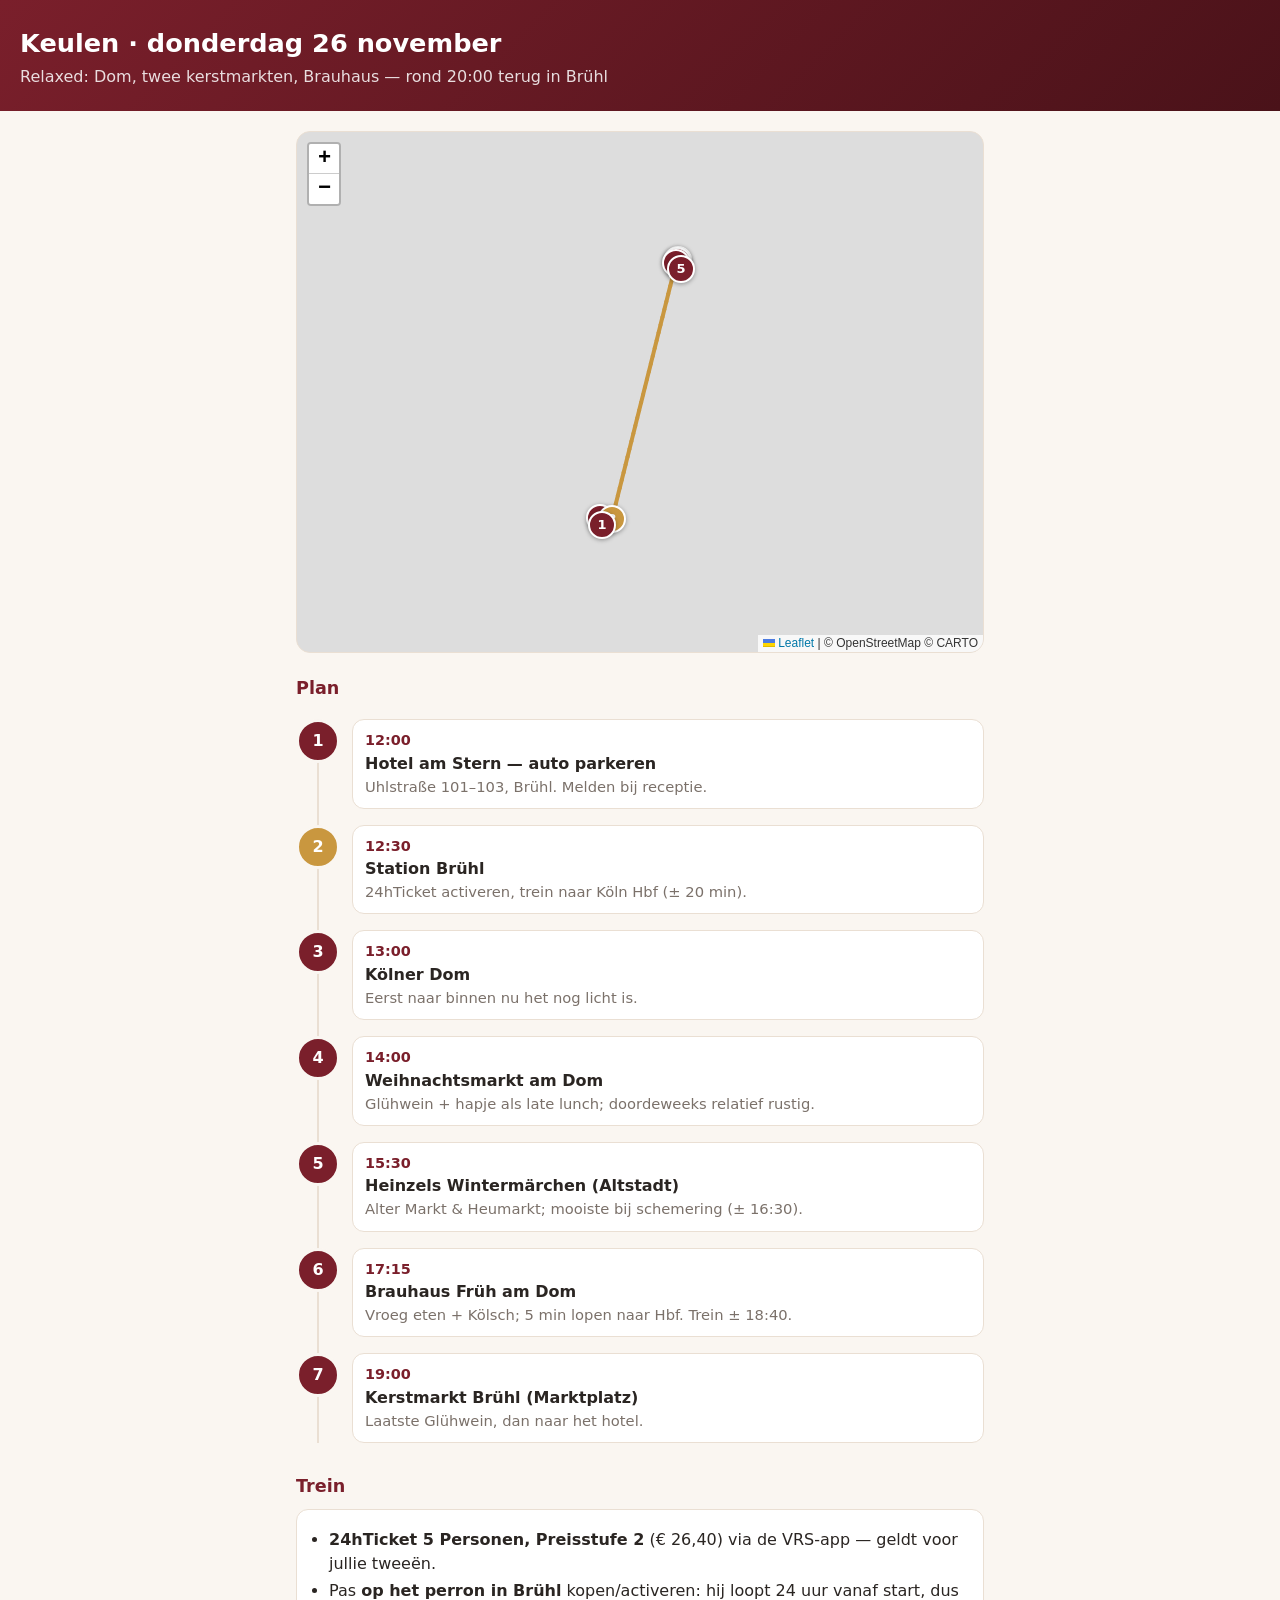
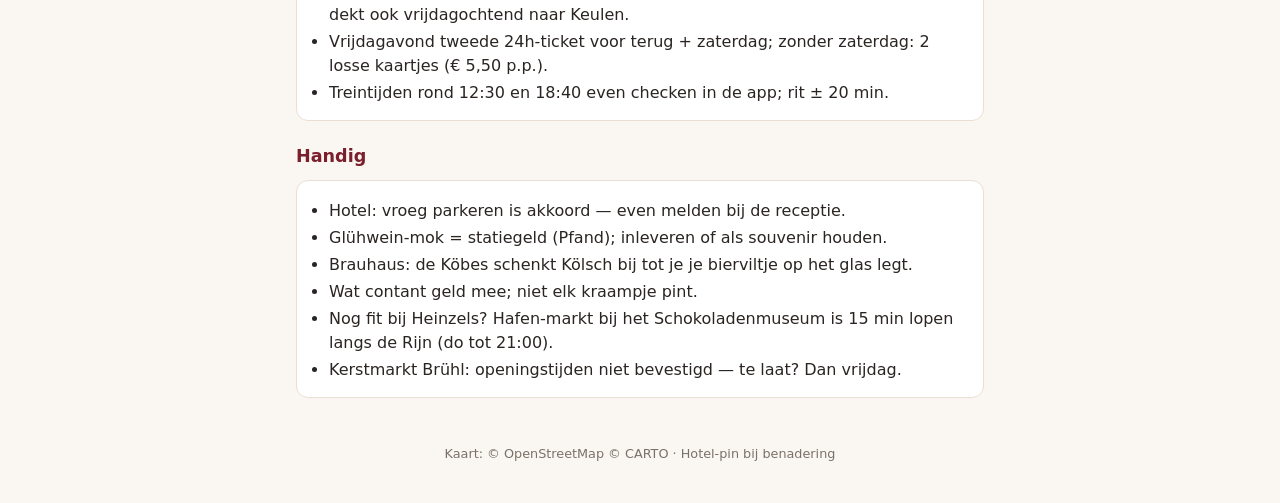
==== keulen/index.html @ 458349ac "Add Keulen dagplan (do 26 nov) subpagina Co-Authored-By: Claude Opus 5.5 <noreply@anthropic.com> Cla" ====
<!DOCTYPE html>
<html lang="nl">
<head>
<meta charset="UTF-8" />
<meta name="viewport" content="width=device-width, initial-scale=1, viewport-fit=cover" />
<meta name="theme-color" content="#7a1f2b" />
<title>Keulen — donderdag 26 november</title>
<meta name="description" content="Relaxed dagplan Keulen & Brühl: Dom, kerstmarkten, Brauhaus en kerstmarkt Brühl." />
<link rel="stylesheet" href="../vendor/leaflet/leaflet.css" />
<style>
  :root{--bg:#faf6f1;--ink:#2a2522;--muted:#7b716a;--accent:#7a1f2b;--gold:#c9973f;--card:#fff;--line:#eadfd3}
  *{box-sizing:border-box}
  body{margin:0;background:var(--bg);color:var(--ink);font:16px/1.5 system-ui,-apple-system,"Segoe UI",Roboto,sans-serif}
  header{background:linear-gradient(135deg,#7a1f2b,#4a1219);color:#fff;padding:28px 20px 22px}
  header h1{margin:0;font-size:1.6rem;line-height:1.2}
  header p{margin:6px 0 0;opacity:.85}
  main{max-width:720px;margin:0 auto;padding:16px}
  #map{height:58vh;min-height:320px;border-radius:14px;border:1px solid var(--line);margin:4px 0 18px}
  h2{font-size:1.1rem;margin:22px 0 10px;color:var(--accent)}
  ol.plan{list-style:none;margin:0;padding:0;position:relative}
  ol.plan:before{content:"";position:absolute;left:21px;top:8px;bottom:8px;width:2px;background:var(--line)}
  .stop{position:relative;display:flex;gap:12px;padding:8px 0;cursor:pointer}
  .num{flex:0 0 44px;height:44px;border-radius:50%;background:var(--accent);color:#fff;display:grid;place-items:center;font-weight:700;z-index:1;border:3px solid var(--bg)}
  .stop.train .num{background:var(--gold)}
  .body{background:var(--card);border:1px solid var(--line);border-radius:12px;padding:10px 12px;flex:1}
  .time{font-weight:700;color:var(--accent);font-size:.9rem}
  .title{font-weight:650}
  .note{color:var(--muted);font-size:.92rem}
  .card{background:var(--card);border:1px solid var(--line);border-radius:12px;padding:12px 14px;margin-bottom:10px}
  .card ul{margin:6px 0 0;padding-left:18px}
  .card li{margin:3px 0}
  a{color:var(--accent)}
  footer{color:var(--muted);font-size:.8rem;text-align:center;padding:20px 16px 40px}
  .pin{background:var(--accent);color:#fff;border-radius:50%;width:28px;height:28px;display:grid;place-items:center;font:700 13px system-ui;border:2px solid #fff;box-shadow:0 1px 4px rgba(0,0,0,.35)}
  .pin.train{background:var(--gold)}
</style>
</head>
<body>
<header>
  <h1>Keulen · donderdag 26 november</h1>
  <p>Relaxed: Dom, twee kerstmarkten, Brauhaus — rond 20:00 terug in Brühl</p>
</header>
<main>
  <div id="map" role="img" aria-label="Kaart met de stops van de dag"></div>

  <h2>Plan</h2>
  <ol class="plan" id="plan"></ol>

  <h2>Trein</h2>
  <div class="card">
    <ul>
      <li><b>24hTicket 5 Personen, Preisstufe 2</b> (€ 26,40) via de VRS-app — geldt voor jullie tweeën.</li>
      <li>Pas <b>op het perron in Brühl</b> kopen/activeren: hij loopt 24 uur vanaf start, dus dekt ook vrijdagochtend naar Keulen.</li>
      <li>Vrijdagavond tweede 24h-ticket voor terug + zaterdag; zonder zaterdag: 2 losse kaartjes (€ 5,50 p.p.).</li>
      <li>Treintijden rond 12:30 en 18:40 even checken in de app; rit ± 20 min.</li>
    </ul>
  </div>

  <h2>Handig</h2>
  <div class="card">
    <ul>
      <li>Hotel: vroeg parkeren is akkoord — even melden bij de receptie.</li>
      <li>Glühwein-mok = statiegeld (Pfand); inleveren of als souvenir houden.</li>
      <li>Brauhaus: de Köbes schenkt Kölsch bij tot je je bierviltje op het glas legt.</li>
      <li>Wat contant geld mee; niet elk kraampje pint.</li>
      <li>Nog fit bij Heinzels? Hafen-markt bij het Schokoladenmuseum is 15 min lopen langs de Rijn (do tot 21:00).</li>
      <li>Kerstmarkt Brühl: openingstijden niet bevestigd — te laat? Dan vrijdag.</li>
    </ul>
  </div>
</main>
<footer>Kaart: © OpenStreetMap © CARTO · Hotel-pin bij benadering</footer>

<script src="../vendor/leaflet/leaflet.js"></script>
<script>
const STOPS = [
  {t:"12:00", n:"Hotel am Stern — auto parkeren", note:"Uhlstraße 101–103, Brühl. Melden bij receptie.", ll:[50.8262,6.9065]},
  {t:"12:30", n:"Station Brühl", note:"24hTicket activeren, trein naar Köln Hbf (± 20 min).", ll:[50.8287741,6.9129176], train:true},
  {t:"13:00", n:"Kölner Dom", note:"Eerst naar binnen nu het nog licht is.", ll:[50.9412784,6.9582814]},
  {t:"14:00", n:"Weihnachtsmarkt am Dom", note:"Glühwein + hapje als late lunch; doordeweeks relatief rustig.", ll:[50.9405848,6.9577967]},
  {t:"15:30", n:"Heinzels Wintermärchen (Altstadt)", note:"Alter Markt & Heumarkt; mooiste bij schemering (± 16:30).", ll:[50.9370955,6.9602779]},
  {t:"17:15", n:"Brauhaus Früh am Dom", note:"Vroeg eten + Kölsch; 5 min lopen naar Hbf. Trein ± 18:40.", ll:[50.9398732,6.9569441]},
  {t:"19:00", n:"Kerstmarkt Brühl (Marktplatz)", note:"Laatste Glühwein, dan naar het hotel.", ll:[50.8292,6.9048]}
];

const plan = document.getElementById("plan");
const map = L.map("map",{scrollWheelZoom:false});
L.tileLayer("https://{s}.basemaps.cartocdn.com/rastertiles/voyager/{z}/{x}/{y}{r}.png",
  {maxZoom:19, subdomains:"abcd", attribution:"&copy; OpenStreetMap &copy; CARTO"}).addTo(map);

const markers = STOPS.map((s,i)=>{
  const icon = L.divIcon({className:"", html:`<div class="pin${s.train?" train":""}">${i+1}</div>`, iconSize:[28,28], iconAnchor:[14,14]});
  const m = L.marker(s.ll,{icon}).addTo(map).bindPopup(`<b>${s.t} · ${s.n}</b><br>${s.note}<br><a target="_blank" rel="noopener" href="https://www.google.com/maps/dir/?api=1&destination=${s.ll.join(",")}">Route</a>`);
  const li = document.createElement("li");
  li.className = "stop"+(s.train?" train":"");
  li.innerHTML = `<div class="num">${i+1}</div><div class="body"><div class="time">${s.t}</div><div class="title">${s.n}</div><div class="note">${s.note}</div></div>`;
  li.onclick = ()=>{ map.setView(s.ll,16); m.openPopup(); document.getElementById("map").scrollIntoView({behavior:"smooth"}); };
  plan.appendChild(li);
  return m;
});

// Lopen in Brühl, trein Brühl↔Köln (gestippeld), lopen in Köln
const walk = {color:"#7a1f2b", weight:4, opacity:.8};
const train = {color:"#c9973f", weight:4, dashArray:"8 8"};
L.polyline([STOPS[0].ll, STOPS[1].ll], walk).addTo(map);
L.polyline([STOPS[1].ll, [50.9432141,6.9586017]], train).addTo(map);
L.polyline(STOPS.slice(2,6).map(s=>s.ll), walk).addTo(map);
L.polyline([[50.9432141,6.9586017], STOPS[1].ll], train).addTo(map);
L.polyline([STOPS[1].ll, STOPS[6].ll, STOPS[0].ll], walk).addTo(map);

map.fitBounds(L.featureGroup(markers).getBounds().pad(0.1));
</script>
</body>
</html>
---- vendor/leaflet/leaflet.css ----
/* required styles */

.leaflet-pane,
.leaflet-tile,
.leaflet-marker-icon,
.leaflet-marker-shadow,
.leaflet-tile-container,
.leaflet-pane > svg,
.leaflet-pane > canvas,
.leaflet-zoom-box,
.leaflet-image-layer,
.leaflet-layer {
	position: absolute;
	left: 0;
	top: 0;
	}
.leaflet-container {
	overflow: hidden;
	}
.leaflet-tile,
.leaflet-marker-icon,
.leaflet-marker-shadow {
	-webkit-user-select: none;
	   -moz-user-select: none;
	        user-select: none;
	  -webkit-user-drag: none;
	}
/* Prevents IE11 from highlighting tiles in blue */
.leaflet-tile::selection {
	background: transparent;
}
/* Safari renders non-retina tile on retina better with this, but Chrome is worse */
.leaflet-safari .leaflet-tile {
	image-rendering: -webkit-optimize-contrast;
	}
/* hack that prevents hw layers "stretching" when loading new tiles */
.leaflet-safari .leaflet-tile-container {
	width: 1600px;
	height: 1600px;
	-webkit-transform-origin: 0 0;
	}
.leaflet-marker-icon,
.leaflet-marker-shadow {
	display: block;
	}
/* .leaflet-container svg: reset svg max-width decleration shipped in Joomla! (joomla.org) 3.x */
/* .leaflet-container img: map is broken in FF if you have max-width: 100% on tiles */
.leaflet-container .leaflet-overlay-pane svg {
	max-width: none !important;
	max-height: none !important;
	}
.leaflet-container .leaflet-marker-pane img,
.leaflet-container .leaflet-shadow-pane img,
.leaflet-container .leaflet-tile-pane img,
.leaflet-container img.leaflet-image-layer,
.leaflet-container .leaflet-tile {
	max-width: none !important;
	max-height: none !important;
	width: auto;
	padding: 0;
	}

.leaflet-container img.leaflet-tile {
	/* See: https://bugs.chromium.org/p/chromium/issues/detail?id=600120 */
	mix-blend-mode: plus-lighter;
}

.leaflet-container.leaflet-touch-zoom {
	-ms-touch-action: pan-x pan-y;
	touch-action: pan-x pan-y;
	}
.leaflet-container.leaflet-touch-drag {
	-ms-touch-action: pinch-zoom;
	/* Fallback for FF which doesn't support pinch-zoom */
	touch-action: none;
	touch-action: pinch-zoom;
}
.leaflet-container.leaflet-touch-drag.leaflet-touch-zoom {
	-ms-touch-action: none;
	touch-action: none;
}
.leaflet-container {
	-webkit-tap-highlight-color: transparent;
}
.leaflet-container a {
	-webkit-tap-highlight-color: rgba(51, 181, 229, 0.4);
}
.leaflet-tile {
	filter: inherit;
	visibility: hidden;
	}
.leaflet-tile-loaded {
	visibility: inherit;
	}
.leaflet-zoom-box {
	width: 0;
	height: 0;
	-moz-box-sizing: border-box;
	     box-sizing: border-box;
	z-index: 800;
	}
/* workaround for https://bugzilla.mozilla.org/show_bug.cgi?id=888319 */
.leaflet-overlay-pane svg {
	-moz-user-select: none;
	}

.leaflet-pane         { z-index: 400; }

.leaflet-tile-pane    { z-index: 200; }
.leaflet-overlay-pane { z-index: 400; }
.leaflet-shadow-pane  { z-index: 500; }
.leaflet-marker-pane  { z-index: 600; }
.leaflet-tooltip-pane   { z-index: 650; }
.leaflet-popup-pane   { z-index: 700; }

.leaflet-map-pane canvas { z-index: 100; }
.leaflet-map-pane svg    { z-index: 200; }

.leaflet-vml-shape {
	width: 1px;
	height: 1px;
	}
.lvml {
	behavior: url(#default#VML);
	display: inline-block;
	position: absolute;
	}


/* control positioning */

.leaflet-control {
	position: relative;
	z-index: 800;
	pointer-events: visiblePainted; /* IE 9-10 doesn't have auto */
	pointer-events: auto;
	}
.leaflet-top,
.leaflet-bottom {
	position: absolute;
	z-index: 1000;
	pointer-events: none;
	}
.leaflet-top {
	top: 0;
	}
.leaflet-right {
	right: 0;
	}
.leaflet-bottom {
	bottom: 0;
	}
.leaflet-left {
	left: 0;
	}
.leaflet-control {
	float: left;
	clear: both;
	}
.leaflet-right .leaflet-control {
	float: right;
	}
.leaflet-top .leaflet-control {
	margin-top: 10px;
	}
.leaflet-bottom .leaflet-control {
	margin-bottom: 10px;
	}
.leaflet-left .leaflet-control {
	margin-left: 10px;
	}
.leaflet-right .leaflet-control {
	margin-right: 10px;
	}


/* zoom and fade animations */

.leaflet-fade-anim .leaflet-popup {
	opacity: 0;
	-webkit-transition: opacity 0.2s linear;
	   -moz-transition: opacity 0.2s linear;
	        transition: opacity 0.2s linear;
	}
.leaflet-fade-anim .leaflet-map-pane .leaflet-popup {
	opacity: 1;
	}
.leaflet-zoom-animated {
	-webkit-transform-origin: 0 0;
	    -ms-transform-origin: 0 0;
	        transform-origin: 0 0;
	}
svg.leaflet-zoom-animated {
	will-change: transform;
}

.leaflet-zoom-anim .leaflet-zoom-animated {
	-webkit-transition: -webkit-transform 0.25s cubic-bezier(0,0,0.25,1);
	   -moz-transition:    -moz-transform 0.25s cubic-bezier(0,0,0.25,1);
	        transition:         transform 0.25s cubic-bezier(0,0,0.25,1);
	}
.leaflet-zoom-anim .leaflet-tile,
.leaflet-pan-anim .leaflet-tile {
	-webkit-transition: none;
	   -moz-transition: none;
	        transition: none;
	}

.leaflet-zoom-anim .leaflet-zoom-hide {
	visibility: hidden;
	}


/* cursors */

.leaflet-interactive {
	cursor: pointer;
	}
.leaflet-grab {
	cursor: -webkit-grab;
	cursor:    -moz-grab;
	cursor:         grab;
	}
.leaflet-crosshair,
.leaflet-crosshair .leaflet-interactive {
	cursor: crosshair;
	}
.leaflet-popup-pane,
.leaflet-control {
	cursor: auto;
	}
.leaflet-dragging .leaflet-grab,
.leaflet-dragging .leaflet-grab .leaflet-interactive,
.leaflet-dragging .leaflet-marker-draggable {
	cursor: move;
	cursor: -webkit-grabbing;
	cursor:    -moz-grabbing;
	cursor:         grabbing;
	}

/* marker & overlays interactivity */
.leaflet-marker-icon,
.leaflet-marker-shadow,
.leaflet-image-layer,
.leaflet-pane > svg path,
.leaflet-tile-container {
	pointer-events: none;
	}

.leaflet-marker-icon.leaflet-interactive,
.leaflet-image-layer.leaflet-interactive,
.leaflet-pane > svg path.leaflet-interactive,
svg.leaflet-image-layer.leaflet-interactive path {
	pointer-events: visiblePainted; /* IE 9-10 doesn't have auto */
	pointer-events: auto;
	}

/* visual tweaks */

.leaflet-container {
	background: #ddd;
	outline-offset: 1px;
	}
.leaflet-container a {
	color: #0078A8;
	}
.leaflet-zoom-box {
	border: 2px dotted #38f;
	background: rgba(255,255,255,0.5);
	}


/* general typography */
.leaflet-container {
	font-family: "Helvetica Neue", Arial, Helvetica, sans-serif;
	font-size: 12px;
	font-size: 0.75rem;
	line-height: 1.5;
	}


/* general toolbar styles */

.leaflet-bar {
	box-shadow: 0 1px 5px rgba(0,0,0,0.65);
	border-radius: 4px;
	}
.leaflet-bar a {
	background-color: #fff;
	border-bottom: 1px solid #ccc;
	width: 26px;
	height: 26px;
	line-height: 26px;
	display: block;
	text-align: center;
	text-decoration: none;
	color: black;
	}
.leaflet-bar a,
.leaflet-control-layers-toggle {
	background-position: 50% 50%;
	background-repeat: no-repeat;
	display: block;
	}
.leaflet-bar a:hover,
.leaflet-bar a:focus {
	background-color: #f4f4f4;
	}
.leaflet-bar a:first-child {
	border-top-left-radius: 4px;
	border-top-right-radius: 4px;
	}
.leaflet-bar a:last-child {
	border-bottom-left-radius: 4px;
	border-bottom-right-radius: 4px;
	border-bottom: none;
	}
.leaflet-bar a.leaflet-disabled {
	cursor: default;
	background-color: #f4f4f4;
	color: #bbb;
	}

.leaflet-touch .leaflet-bar a {
	width: 30px;
	height: 30px;
	line-height: 30px;
	}
.leaflet-touch .leaflet-bar a:first-child {
	border-top-left-radius: 2px;
	border-top-right-radius: 2px;
	}
.leaflet-touch .leaflet-bar a:last-child {
	border-bottom-left-radius: 2px;
	border-bottom-right-radius: 2px;
	}

/* zoom control */

.leaflet-control-zoom-in,
.leaflet-control-zoom-out {
	font: bold 18px 'Lucida Console', Monaco, monospace;
	text-indent: 1px;
	}

.leaflet-touch .leaflet-control-zoom-in, .leaflet-touch .leaflet-control-zoom-out  {
	font-size: 22px;
	}


/* layers control */

.leaflet-control-layers {
	box-shadow: 0 1px 5px rgba(0,0,0,0.4);
	background: #fff;
	border-radius: 5px;
	}
.leaflet-control-layers-toggle {
	background-image: url(images/layers.png);
	width: 36px;
	height: 36px;
	}
.leaflet-retina .leaflet-control-layers-toggle {
	background-image: url(images/layers-2x.png);
	background-size: 26px 26px;
	}
.leaflet-touch .leaflet-control-layers-toggle {
	width: 44px;
	height: 44px;
	}
.leaflet-control-layers .leaflet-control-layers-list,
.leaflet-control-layers-expanded .leaflet-control-layers-toggle {
	display: none;
	}
.leaflet-control-layers-expanded .leaflet-control-layers-list {
	display: block;
	position: relative;
	}
.leaflet-control-layers-expanded {
	padding: 6px 10px 6px 6px;
	color: #333;
	background: #fff;
	}
.leaflet-control-layers-scrollbar {
	overflow-y: scroll;
	overflow-x: hidden;
	padding-right: 5px;
	}
.leaflet-control-layers-selector {
	margin-top: 2px;
	position: relative;
	top: 1px;
	}
.leaflet-control-layers label {
	display: block;
	font-size: 13px;
	font-size: 1.08333em;
	}
.leaflet-control-layers-separator {
	height: 0;
	border-top: 1px solid #ddd;
	margin: 5px -10px 5px -6px;
	}

/* Default icon URLs */
.leaflet-default-icon-path { /* used only in path-guessing heuristic, see L.Icon.Default */
	background-image: url(images/marker-icon.png);
	}


/* attribution and scale controls */

.leaflet-container .leaflet-control-attribution {
	background: #fff;
	background: rgba(255, 255, 255, 0.8);
	margin: 0;
	}
.leaflet-control-attribution,
.leaflet-control-scale-line {
	padding: 0 5px;
	color: #333;
	line-height: 1.4;
	}
.leaflet-control-attribution a {
	text-decoration: none;
	}
.leaflet-control-attribution a:hover,
.leaflet-control-attribution a:focus {
	text-decoration: underline;
	}
.leaflet-attribution-flag {
	display: inline !important;
	vertical-align: baseline !important;
	width: 1em;
	height: 0.6669em;
	}
.leaflet-left .leaflet-control-scale {
	margin-left: 5px;
	}
.leaflet-bottom .leaflet-control-scale {
	margin-bottom: 5px;
	}
.leaflet-control-scale-line {
	border: 2px solid #777;
	border-top: none;
	line-height: 1.1;
	padding: 2px 5px 1px;
	white-space: nowrap;
	-moz-box-sizing: border-box;
	     box-sizing: border-box;
	background: rgba(255, 255, 255, 0.8);
	text-shadow: 1px 1px #fff;
	}
.leaflet-control-scale-line:not(:first-child) {
	border-top: 2px solid #777;
	border-bottom: none;
	margin-top: -2px;
	}
.leaflet-control-scale-line:not(:first-child):not(:last-child) {
	border-bottom: 2px solid #777;
	}

.leaflet-touch .leaflet-control-attribution,
.leaflet-touch .leaflet-control-layers,
.leaflet-touch .leaflet-bar {
	box-shadow: none;
	}
.leaflet-touch .leaflet-control-layers,
.leaflet-touch .leaflet-bar {
	border: 2px solid rgba(0,0,0,0.2);
	background-clip: padding-box;
	}


/* popup */

.leaflet-popup {
	position: absolute;
	text-align: center;
	margin-bottom: 20px;
	}
.leaflet-popup-content-wrapper {
	padding: 1px;
	text-align: left;
	border-radius: 12px;
	}
.leaflet-popup-content {
	margin: 13px 24px 13px 20px;
	line-height: 1.3;
	font-size: 13px;
	font-size: 1.08333em;
	min-height: 1px;
	}
.leaflet-popup-content p {
	margin: 17px 0;
	margin: 1.3em 0;
	}
.leaflet-popup-tip-container {
	width: 40px;
	height: 20px;
	position: absolute;
	left: 50%;
	margin-top: -1px;
	margin-left: -20px;
	overflow: hidden;
	pointer-events: none;
	}
.leaflet-popup-tip {
	width: 17px;
	height: 17px;
	padding: 1px;

	margin: -10px auto 0;
	pointer-events: auto;

	-webkit-transform: rotate(45deg);
	   -moz-transform: rotate(45deg);
	    -ms-transform: rotate(45deg);
	        transform: rotate(45deg);
	}
.leaflet-popup-content-wrapper,
.leaflet-popup-tip {
	background: white;
	color: #333;
	box-shadow: 0 3px 14px rgba(0,0,0,0.4);
	}
.leaflet-container a.leaflet-popup-close-button {
	position: absolute;
	top: 0;
	right: 0;
	border: none;
	text-align: center;
	width: 24px;
	height: 24px;
	font: 16px/24px Tahoma, Verdana, sans-serif;
	color: #757575;
	text-decoration: none;
	background: transparent;
	}
.leaflet-container a.leaflet-popup-close-button:hover,
.leaflet-container a.leaflet-popup-close-button:focus {
	color: #585858;
	}
.leaflet-popup-scrolled {
	overflow: auto;
	}

.leaflet-oldie .leaflet-popup-content-wrapper {
	-ms-zoom: 1;
	}
.leaflet-oldie .leaflet-popup-tip {
	width: 24px;
	margin: 0 auto;

	-ms-filter: "progid:DXImageTransform.Microsoft.Matrix(M11=0.70710678, M12=0.70710678, M21=-0.70710678, M22=0.70710678)";
	filter: progid:DXImageTransform.Microsoft.Matrix(M11=0.70710678, M12=0.70710678, M21=-0.70710678, M22=0.70710678);
	}

.leaflet-oldie .leaflet-control-zoom,
.leaflet-oldie .leaflet-control-layers,
.leaflet-oldie .leaflet-popup-content-wrapper,
.leaflet-oldie .leaflet-popup-tip {
	border: 1px solid #999;
	}


/* div icon */

.leaflet-div-icon {
	background: #fff;
	border: 1px solid #666;
	}


/* Tooltip */
/* Base styles for the element that has a tooltip */
.leaflet-tooltip {
	position: absolute;
	padding: 6px;
	background-color: #fff;
	border: 1px solid #fff;
	border-radius: 3px;
	color: #222;
	white-space: nowrap;
	-webkit-user-select: none;
	-moz-user-select: none;
	-ms-user-select: none;
	user-select: none;
	pointer-events: none;
	box-shadow: 0 1px 3px rgba(0,0,0,0.4);
	}
.leaflet-tooltip.leaflet-interactive {
	cursor: pointer;
	pointer-events: auto;
	}
.leaflet-tooltip-top:before,
.leaflet-tooltip-bottom:before,
.leaflet-tooltip-left:before,
.leaflet-tooltip-right:before {
	position: absolute;
	pointer-events: none;
	border: 6px solid transparent;
	background: transparent;
	content: "";
	}

/* Directions */

.leaflet-tooltip-bottom {
	margin-top: 6px;
}
.leaflet-tooltip-top {
	margin-top: -6px;
}
.leaflet-tooltip-bottom:before,
.leaflet-tooltip-top:before {
	left: 50%;
	margin-left: -6px;
	}
.leaflet-tooltip-top:before {
	bottom: 0;
	margin-bottom: -12px;
	border-top-color: #fff;
	}
.leaflet-tooltip-bottom:before {
	top: 0;
	margin-top: -12px;
	margin-left: -6px;
	border-bottom-color: #fff;
	}
.leaflet-tooltip-left {
	margin-left: -6px;
}
.leaflet-tooltip-right {
	margin-left: 6px;
}
.leaflet-tooltip-left:before,
.leaflet-tooltip-right:before {
	top: 50%;
	margin-top: -6px;
	}
.leaflet-tooltip-left:before {
	right: 0;
	margin-right: -12px;
	border-left-color: #fff;
	}
.leaflet-tooltip-right:before {
	left: 0;
	margin-left: -12px;
	border-right-color: #fff;
	}

/* Printing */

@media print {
	/* Prevent printers from removing background-images of controls. */
	.leaflet-control {
		-webkit-print-color-adjust: exact;
		print-color-adjust: exact;
		}
	}
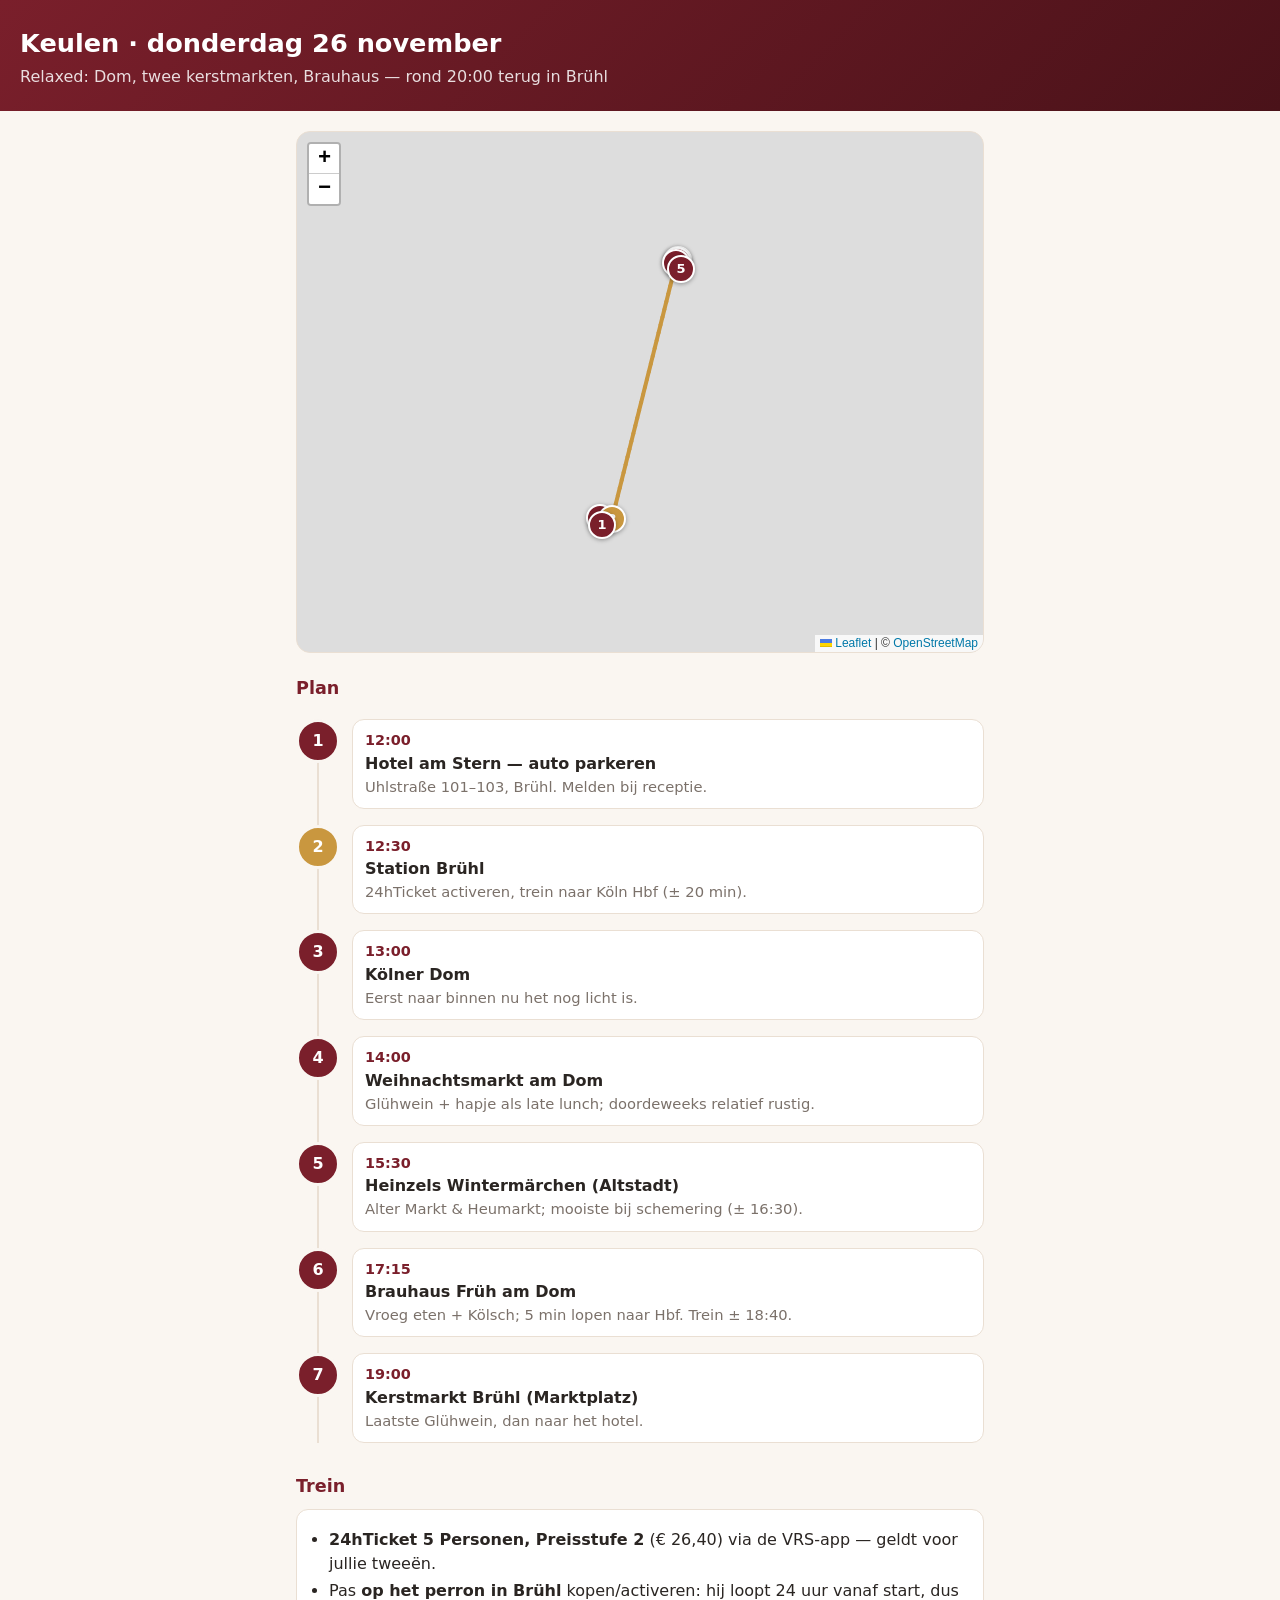
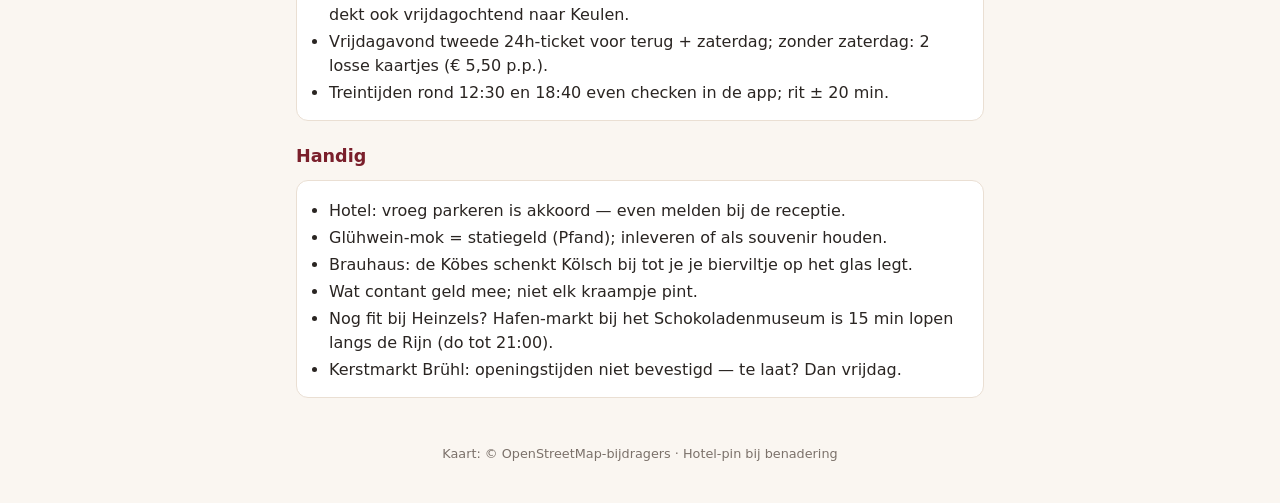
==== commit 1c06873b: "Kaart: CARTO-tegels (nu met API-sleutel) vervangen door OpenStreetMap Co-Authored-By: Claude Opus 5." ====
--- a/keulen/index.html
+++ b/keulen/index.html
@@ -68,7 +68,7 @@
     </ul>
   </div>
 </main>
-<footer>Kaart: © OpenStreetMap © CARTO · Hotel-pin bij benadering</footer>
+<footer>Kaart: © OpenStreetMap-bijdragers · Hotel-pin bij benadering</footer>
 
 <script src="../vendor/leaflet/leaflet.js"></script>
 <script>
@@ -84,8 +84,8 @@
 
 const plan = document.getElementById("plan");
 const map = L.map("map",{scrollWheelZoom:false});
-L.tileLayer("https://{s}.basemaps.cartocdn.com/rastertiles/voyager/{z}/{x}/{y}{r}.png",
-  {maxZoom:19, subdomains:"abcd", attribution:"&copy; OpenStreetMap &copy; CARTO"}).addTo(map);
+L.tileLayer("https://tile.openstreetmap.org/{z}/{x}/{y}.png",
+  {maxZoom:19, attribution:'&copy; <a href="https://www.openstreetmap.org/copyright">OpenStreetMap</a>'}).addTo(map);
 
 const markers = STOPS.map((s,i)=>{
   const icon = L.divIcon({className:"", html:`<div class="pin${s.train?" train":""}">${i+1}</div>`, iconSize:[28,28], iconAnchor:[14,14]});
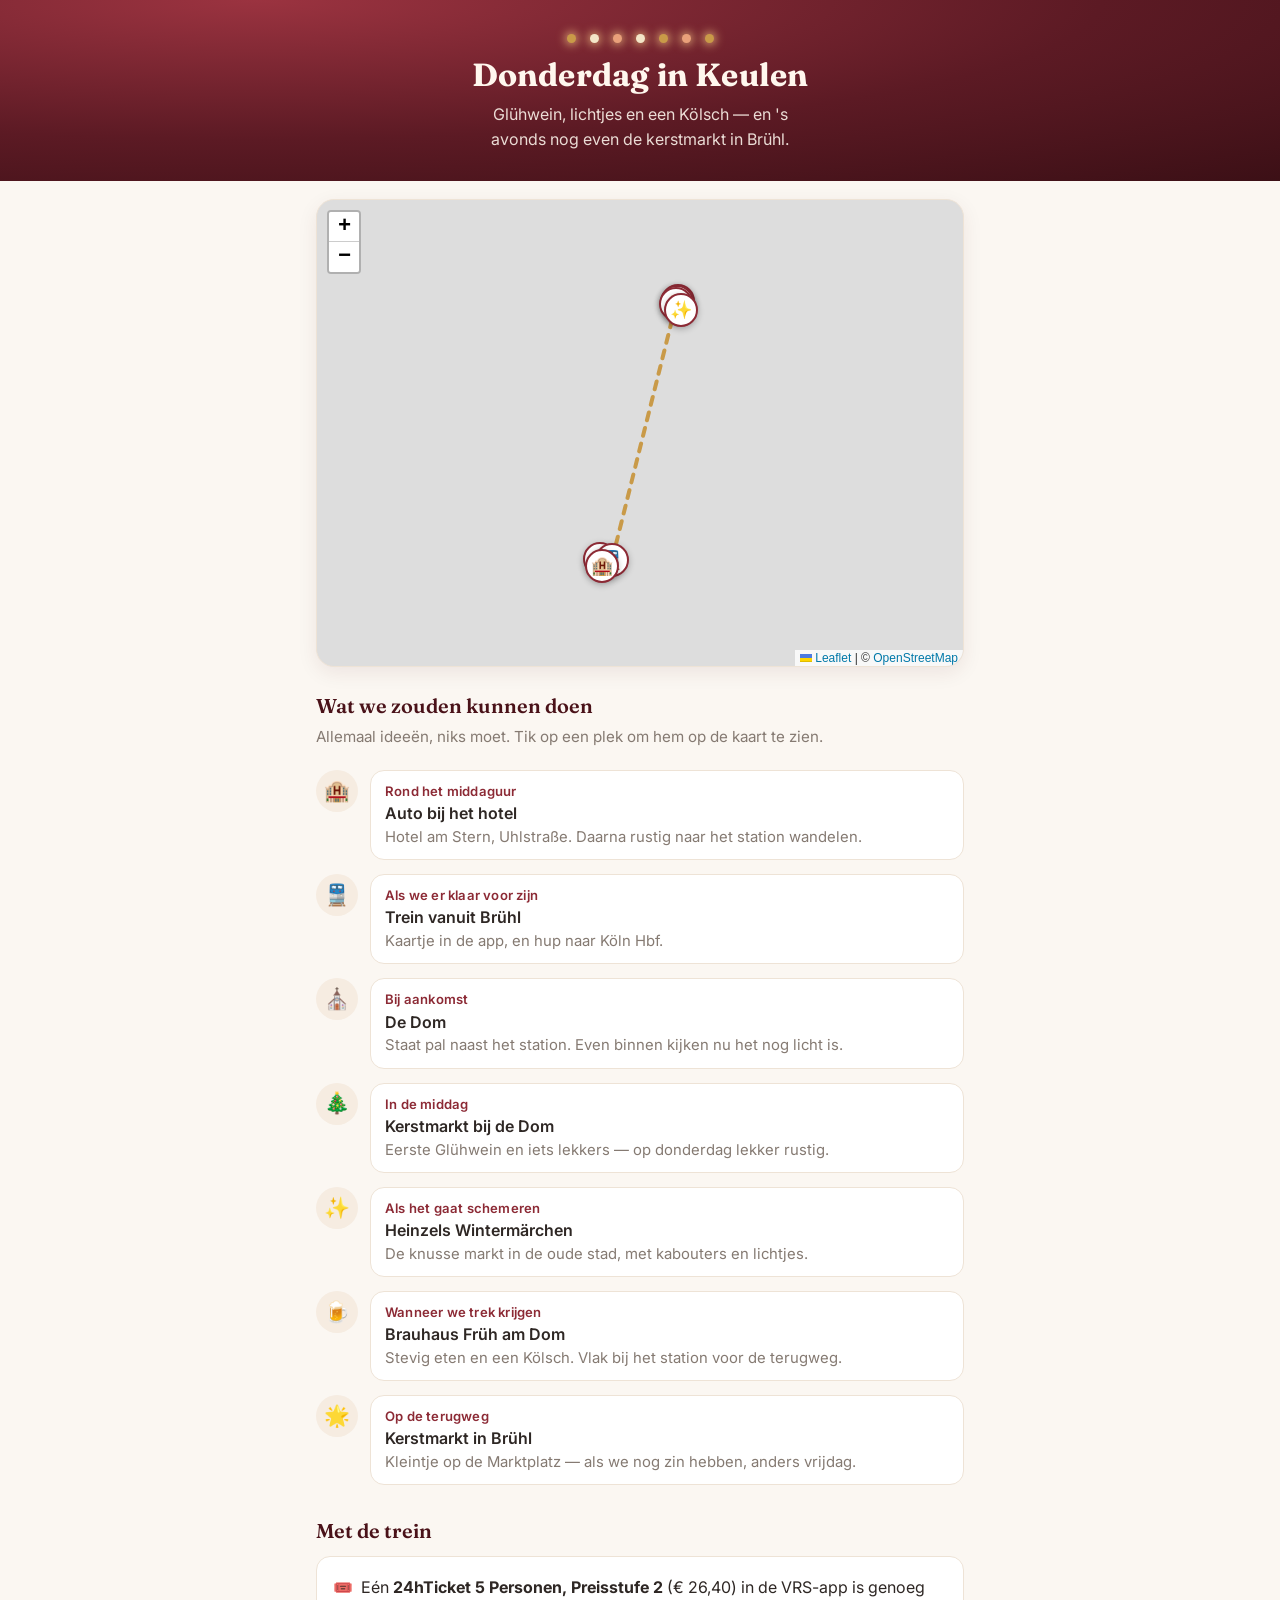
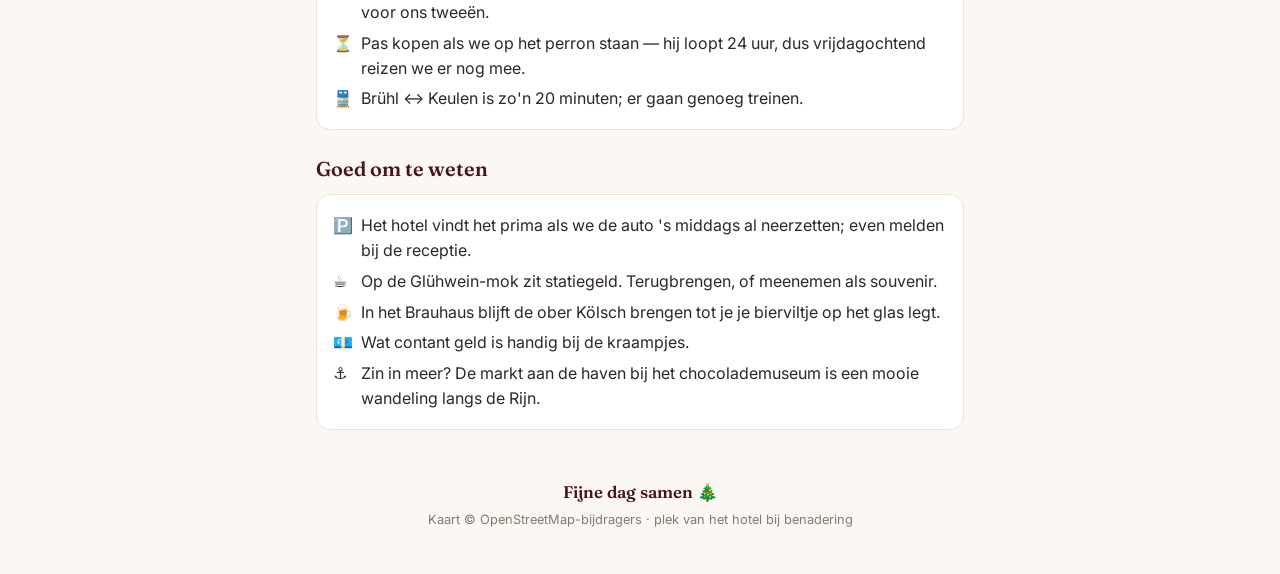
==== commit a4061c59: "Keulen: zachtere toon en kerstsfeer, geen vaste tijden Co-Authored-By: Claude Opus 5.5 <noreply@anth" ====
--- a/keulen/index.html
+++ b/keulen/index.html
@@ -3,111 +3,134 @@
 <head>
 <meta charset="UTF-8" />
 <meta name="viewport" content="width=device-width, initial-scale=1, viewport-fit=cover" />
-<meta name="theme-color" content="#7a1f2b" />
-<title>Keulen — donderdag 26 november</title>
-<meta name="description" content="Relaxed dagplan Keulen & Brühl: Dom, kerstmarkten, Brauhaus en kerstmarkt Brühl." />
+<meta name="theme-color" content="#5c1a24" />
+<title>Donderdag in Keulen ✨</title>
+<meta name="description" content="Kerstmarkten, Glühwein en een Brauhaus in Keulen — en 's avonds nog even de kerstmarkt in Brühl." />
+<link rel="preconnect" href="https://fonts.googleapis.com" />
+<link rel="preconnect" href="https://fonts.gstatic.com" crossorigin />
+<link href="https://fonts.googleapis.com/css2?family=Fraunces:opsz,wght@9..144,600;9..144,700&family=Inter:wght@400;500;600&display=swap" rel="stylesheet" />
 <link rel="stylesheet" href="../vendor/leaflet/leaflet.css" />
 <style>
-  :root{--bg:#faf6f1;--ink:#2a2522;--muted:#7b716a;--accent:#7a1f2b;--gold:#c9973f;--card:#fff;--line:#eadfd3}
+  :root{--bg:#fbf7f2;--ink:#2e2724;--muted:#857a72;--red:#8c2a35;--deep:#4a1219;--gold:#c99a48;--card:#fff;--line:#eee3d6}
   *{box-sizing:border-box}
-  body{margin:0;background:var(--bg);color:var(--ink);font:16px/1.5 system-ui,-apple-system,"Segoe UI",Roboto,sans-serif}
-  header{background:linear-gradient(135deg,#7a1f2b,#4a1219);color:#fff;padding:28px 20px 22px}
-  header h1{margin:0;font-size:1.6rem;line-height:1.2}
-  header p{margin:6px 0 0;opacity:.85}
-  main{max-width:720px;margin:0 auto;padding:16px}
-  #map{height:58vh;min-height:320px;border-radius:14px;border:1px solid var(--line);margin:4px 0 18px}
-  h2{font-size:1.1rem;margin:22px 0 10px;color:var(--accent)}
-  ol.plan{list-style:none;margin:0;padding:0;position:relative}
-  ol.plan:before{content:"";position:absolute;left:21px;top:8px;bottom:8px;width:2px;background:var(--line)}
-  .stop{position:relative;display:flex;gap:12px;padding:8px 0;cursor:pointer}
-  .num{flex:0 0 44px;height:44px;border-radius:50%;background:var(--accent);color:#fff;display:grid;place-items:center;font-weight:700;z-index:1;border:3px solid var(--bg)}
-  .stop.train .num{background:var(--gold)}
-  .body{background:var(--card);border:1px solid var(--line);border-radius:12px;padding:10px 12px;flex:1}
-  .time{font-weight:700;color:var(--accent);font-size:.9rem}
-  .title{font-weight:650}
-  .note{color:var(--muted);font-size:.92rem}
-  .card{background:var(--card);border:1px solid var(--line);border-radius:12px;padding:12px 14px;margin-bottom:10px}
-  .card ul{margin:6px 0 0;padding-left:18px}
-  .card li{margin:3px 0}
-  a{color:var(--accent)}
-  footer{color:var(--muted);font-size:.8rem;text-align:center;padding:20px 16px 40px}
-  .pin{background:var(--accent);color:#fff;border-radius:50%;width:28px;height:28px;display:grid;place-items:center;font:700 13px system-ui;border:2px solid #fff;box-shadow:0 1px 4px rgba(0,0,0,.35)}
-  .pin.train{background:var(--gold)}
+  body{margin:0;background:var(--bg);color:var(--ink);font:16px/1.55 Inter,system-ui,-apple-system,sans-serif}
+  header{position:relative;overflow:hidden;background:radial-gradient(120% 140% at 20% 0%,#9b3340 0%,#5c1a24 55%,#3a0f15 100%);color:#fff7ee;padding:34px 22px 30px;text-align:center}
+  header h1{margin:0;font:700 2rem/1.15 Fraunces,Georgia,serif;letter-spacing:.2px}
+  header p{margin:8px auto 0;max-width:30ch;opacity:.88}
+  .lights{display:flex;justify-content:center;gap:14px;margin-bottom:14px}
+  .lights span{width:9px;height:9px;border-radius:50%;background:var(--gold);box-shadow:0 0 10px 2px rgba(255,214,140,.7);animation:twinkle 2.6s ease-in-out infinite}
+  .lights span:nth-child(2n){background:#f3e6c8;animation-delay:.8s}
+  .lights span:nth-child(3n){background:#e9a07a;animation-delay:1.5s}
+  @keyframes twinkle{50%{opacity:.35}}
+  .snow{position:absolute;inset:0;pointer-events:none}
+  .snow i{position:absolute;top:-10px;border-radius:50%;background:#fff;opacity:.55;animation:fall linear infinite}
+  @keyframes fall{to{transform:translateY(260px) translateX(20px)}}
+  @media (prefers-reduced-motion:reduce){.lights span{animation:none}.snow{display:none}}
+  main{max-width:680px;margin:0 auto;padding:18px 16px}
+  #map{height:52vh;min-height:300px;border-radius:18px;border:1px solid var(--line);margin:0 0 22px;box-shadow:0 6px 20px rgba(74,18,25,.08)}
+  h2{font:600 1.25rem/1.3 Fraunces,Georgia,serif;margin:26px 0 12px;color:var(--deep)}
+  .sub{color:var(--muted);margin:-6px 0 14px;font-size:.95rem}
+  ol.day{list-style:none;margin:0;padding:0}
+  .stop{display:flex;gap:12px;align-items:flex-start;padding:7px 0;cursor:pointer}
+  .ico{flex:0 0 42px;height:42px;border-radius:50%;background:#f6ece1;display:grid;place-items:center;font-size:1.3rem}
+  .body{background:var(--card);border:1px solid var(--line);border-radius:14px;padding:10px 14px;flex:1;transition:transform .15s}
+  .stop:hover .body{transform:translateX(2px)}
+  .when{font-size:.82rem;color:var(--red);font-weight:600;letter-spacing:.2px}
+  .title{font-weight:600}
+  .note{color:var(--muted);font-size:.93rem}
+  .card{background:var(--card);border:1px solid var(--line);border-radius:14px;padding:12px 16px;margin-bottom:10px}
+  .card ul{margin:0;padding-left:0;list-style:none}
+  .card li{margin:6px 0;padding-left:28px;position:relative}
+  .card li:before{content:attr(data-i);position:absolute;left:0}
+  a{color:var(--red)}
+  footer{color:var(--muted);font-size:.8rem;text-align:center;padding:24px 16px 44px}
+  footer .wish{font:600 1.05rem Fraunces,Georgia,serif;color:var(--deep);display:block;margin-bottom:8px}
+  .pin{background:#fff;border-radius:50%;width:34px;height:34px;display:grid;place-items:center;font-size:18px;border:2px solid var(--red);box-shadow:0 2px 6px rgba(0,0,0,.25)}
 </style>
 </head>
 <body>
 <header>
-  <h1>Keulen · donderdag 26 november</h1>
-  <p>Relaxed: Dom, twee kerstmarkten, Brauhaus — rond 20:00 terug in Brühl</p>
+  <div class="snow" id="snow"></div>
+  <div class="lights"><span></span><span></span><span></span><span></span><span></span><span></span><span></span></div>
+  <h1>Donderdag in Keulen</h1>
+  <p>Glühwein, lichtjes en een Kölsch — en 's avonds nog even de kerstmarkt in Brühl.</p>
 </header>
 <main>
-  <div id="map" role="img" aria-label="Kaart met de stops van de dag"></div>
+  <div id="map" role="img" aria-label="Kaart met de plekken van de dag"></div>
 
-  <h2>Plan</h2>
-  <ol class="plan" id="plan"></ol>
+  <h2>Wat we zouden kunnen doen</h2>
+  <p class="sub">Allemaal ideeën, niks moet. Tik op een plek om hem op de kaart te zien.</p>
+  <ol class="day" id="day"></ol>
 
-  <h2>Trein</h2>
-  <div class="card">
-    <ul>
-      <li><b>24hTicket 5 Personen, Preisstufe 2</b> (€ 26,40) via de VRS-app — geldt voor jullie tweeën.</li>
-      <li>Pas <b>op het perron in Brühl</b> kopen/activeren: hij loopt 24 uur vanaf start, dus dekt ook vrijdagochtend naar Keulen.</li>
-      <li>Vrijdagavond tweede 24h-ticket voor terug + zaterdag; zonder zaterdag: 2 losse kaartjes (€ 5,50 p.p.).</li>
-      <li>Treintijden rond 12:30 en 18:40 even checken in de app; rit ± 20 min.</li>
-    </ul>
-  </div>
+  <h2>Met de trein</h2>
+  <div class="card"><ul>
+    <li data-i="🎟️">Eén <b>24hTicket 5 Personen, Preisstufe 2</b> (€ 26,40) in de VRS-app is genoeg voor ons tweeën.</li>
+    <li data-i="⏳">Pas kopen als we op het perron staan — hij loopt 24 uur, dus vrijdagochtend reizen we er nog mee.</li>
+    <li data-i="🚆">Brühl ↔ Keulen is zo'n 20 minuten; er gaan genoeg treinen.</li>
+  </ul></div>
 
-  <h2>Handig</h2>
-  <div class="card">
-    <ul>
-      <li>Hotel: vroeg parkeren is akkoord — even melden bij de receptie.</li>
-      <li>Glühwein-mok = statiegeld (Pfand); inleveren of als souvenir houden.</li>
-      <li>Brauhaus: de Köbes schenkt Kölsch bij tot je je bierviltje op het glas legt.</li>
-      <li>Wat contant geld mee; niet elk kraampje pint.</li>
-      <li>Nog fit bij Heinzels? Hafen-markt bij het Schokoladenmuseum is 15 min lopen langs de Rijn (do tot 21:00).</li>
-      <li>Kerstmarkt Brühl: openingstijden niet bevestigd — te laat? Dan vrijdag.</li>
-    </ul>
-  </div>
+  <h2>Goed om te weten</h2>
+  <div class="card"><ul>
+    <li data-i="🅿️">Het hotel vindt het prima als we de auto 's middags al neerzetten; even melden bij de receptie.</li>
+    <li data-i="☕">Op de Glühwein-mok zit statiegeld. Terugbrengen, of meenemen als souvenir.</li>
+    <li data-i="🍺">In het Brauhaus blijft de ober Kölsch brengen tot je je bierviltje op het glas legt.</li>
+    <li data-i="💶">Wat contant geld is handig bij de kraampjes.</li>
+    <li data-i="⚓">Zin in meer? De markt aan de haven bij het chocolademuseum is een mooie wandeling langs de Rijn.</li>
+  </ul></div>
 </main>
-<footer>Kaart: © OpenStreetMap-bijdragers · Hotel-pin bij benadering</footer>
+<footer>
+  <span class="wish">Fijne dag samen 🎄</span>
+  Kaart © OpenStreetMap-bijdragers · plek van het hotel bij benadering
+</footer>
 
 <script src="../vendor/leaflet/leaflet.js"></script>
 <script>
 const STOPS = [
-  {t:"12:00", n:"Hotel am Stern — auto parkeren", note:"Uhlstraße 101–103, Brühl. Melden bij receptie.", ll:[50.8262,6.9065]},
-  {t:"12:30", n:"Station Brühl", note:"24hTicket activeren, trein naar Köln Hbf (± 20 min).", ll:[50.8287741,6.9129176], train:true},
-  {t:"13:00", n:"Kölner Dom", note:"Eerst naar binnen nu het nog licht is.", ll:[50.9412784,6.9582814]},
-  {t:"14:00", n:"Weihnachtsmarkt am Dom", note:"Glühwein + hapje als late lunch; doordeweeks relatief rustig.", ll:[50.9405848,6.9577967]},
-  {t:"15:30", n:"Heinzels Wintermärchen (Altstadt)", note:"Alter Markt & Heumarkt; mooiste bij schemering (± 16:30).", ll:[50.9370955,6.9602779]},
-  {t:"17:15", n:"Brauhaus Früh am Dom", note:"Vroeg eten + Kölsch; 5 min lopen naar Hbf. Trein ± 18:40.", ll:[50.9398732,6.9569441]},
-  {t:"19:00", n:"Kerstmarkt Brühl (Marktplatz)", note:"Laatste Glühwein, dan naar het hotel.", ll:[50.8292,6.9048]}
+  {i:"🏨", w:"Rond het middaguur", n:"Auto bij het hotel", note:"Hotel am Stern, Uhlstraße. Daarna rustig naar het station wandelen.", ll:[50.8262,6.9065]},
+  {i:"🚆", w:"Als we er klaar voor zijn", n:"Trein vanuit Brühl", note:"Kaartje in de app, en hup naar Köln Hbf.", ll:[50.8287741,6.9129176]},
+  {i:"⛪", w:"Bij aankomst", n:"De Dom", note:"Staat pal naast het station. Even binnen kijken nu het nog licht is.", ll:[50.9412784,6.9582814]},
+  {i:"🎄", w:"In de middag", n:"Kerstmarkt bij de Dom", note:"Eerste Glühwein en iets lekkers — op donderdag lekker rustig.", ll:[50.9405848,6.9577967]},
+  {i:"✨", w:"Als het gaat schemeren", n:"Heinzels Wintermärchen", note:"De knusse markt in de oude stad, met kabouters en lichtjes.", ll:[50.9370955,6.9602779]},
+  {i:"🍺", w:"Wanneer we trek krijgen", n:"Brauhaus Früh am Dom", note:"Stevig eten en een Kölsch. Vlak bij het station voor de terugweg.", ll:[50.9398732,6.9569441]},
+  {i:"🌟", w:"Op de terugweg", n:"Kerstmarkt in Brühl", note:"Kleintje op de Marktplatz — als we nog zin hebben, anders vrijdag.", ll:[50.8292,6.9048]}
 ];
 
-const plan = document.getElementById("plan");
 const map = L.map("map",{scrollWheelZoom:false});
 L.tileLayer("https://tile.openstreetmap.org/{z}/{x}/{y}.png",
   {maxZoom:19, attribution:'&copy; <a href="https://www.openstreetmap.org/copyright">OpenStreetMap</a>'}).addTo(map);
 
-const markers = STOPS.map((s,i)=>{
-  const icon = L.divIcon({className:"", html:`<div class="pin${s.train?" train":""}">${i+1}</div>`, iconSize:[28,28], iconAnchor:[14,14]});
-  const m = L.marker(s.ll,{icon}).addTo(map).bindPopup(`<b>${s.t} · ${s.n}</b><br>${s.note}<br><a target="_blank" rel="noopener" href="https://www.google.com/maps/dir/?api=1&destination=${s.ll.join(",")}">Route</a>`);
+const day = document.getElementById("day");
+const markers = STOPS.map(s=>{
+  const icon = L.divIcon({className:"", html:`<div class="pin">${s.i}</div>`, iconSize:[34,34], iconAnchor:[17,17]});
+  const m = L.marker(s.ll,{icon}).addTo(map).bindPopup(`<b>${s.n}</b><br>${s.note}<br><a target="_blank" rel="noopener" href="https://www.google.com/maps/dir/?api=1&destination=${s.ll.join(",")}">Route</a>`);
   const li = document.createElement("li");
-  li.className = "stop"+(s.train?" train":"");
-  li.innerHTML = `<div class="num">${i+1}</div><div class="body"><div class="time">${s.t}</div><div class="title">${s.n}</div><div class="note">${s.note}</div></div>`;
+  li.className = "stop";
+  li.innerHTML = `<div class="ico">${s.i}</div><div class="body"><div class="when">${s.w}</div><div class="title">${s.n}</div><div class="note">${s.note}</div></div>`;
   li.onclick = ()=>{ map.setView(s.ll,16); m.openPopup(); document.getElementById("map").scrollIntoView({behavior:"smooth"}); };
-  plan.appendChild(li);
+  day.appendChild(li);
   return m;
 });
 
-// Lopen in Brühl, trein Brühl↔Köln (gestippeld), lopen in Köln
-const walk = {color:"#7a1f2b", weight:4, opacity:.8};
-const train = {color:"#c9973f", weight:4, dashArray:"8 8"};
+// Wandelen (rood) en trein (goud, gestippeld)
+const walk = {color:"#8c2a35", weight:4, opacity:.75};
+const train = {color:"#c99a48", weight:4, dashArray:"8 8"};
+const hbf = [50.9432141,6.9586017];
 L.polyline([STOPS[0].ll, STOPS[1].ll], walk).addTo(map);
-L.polyline([STOPS[1].ll, [50.9432141,6.9586017]], train).addTo(map);
+L.polyline([STOPS[1].ll, hbf], train).addTo(map);
 L.polyline(STOPS.slice(2,6).map(s=>s.ll), walk).addTo(map);
-L.polyline([[50.9432141,6.9586017], STOPS[1].ll], train).addTo(map);
 L.polyline([STOPS[1].ll, STOPS[6].ll, STOPS[0].ll], walk).addTo(map);
+map.fitBounds(L.featureGroup(markers).getBounds().pad(0.1));
 
-map.fitBounds(L.featureGroup(markers).getBounds().pad(0.1));
+// Een beetje sneeuw in de kop
+const snow = document.getElementById("snow");
+for (let k=0;k<28;k++){
+  const f = document.createElement("i");
+  f.style.left = Math.random()*100+"%";
+  f.style.animationDuration = (6+Math.random()*6)+"s";
+  f.style.animationDelay = (-Math.random()*10)+"s";
+  const sz = 2+Math.random()*3; f.style.width = f.style.height = sz+"px";
+  snow.appendChild(f);
+}
 </script>
 </body>
 </html>
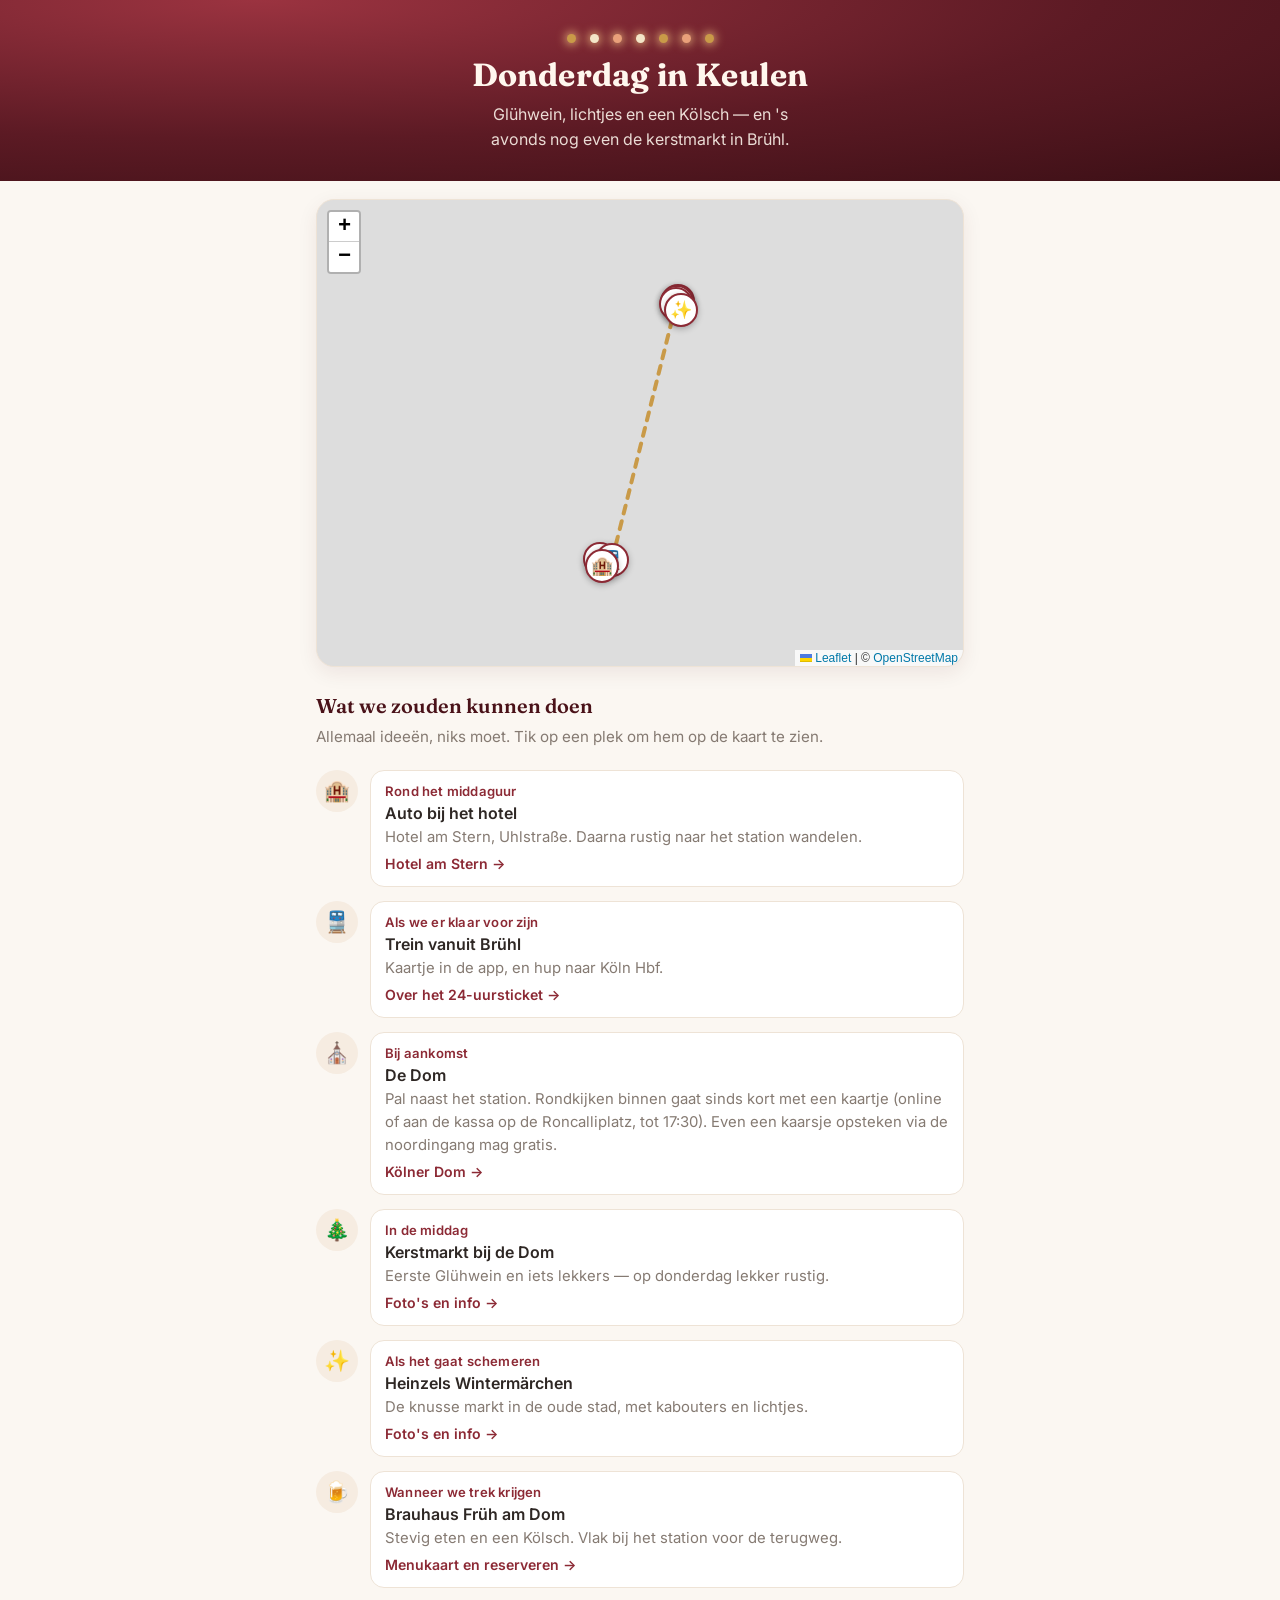
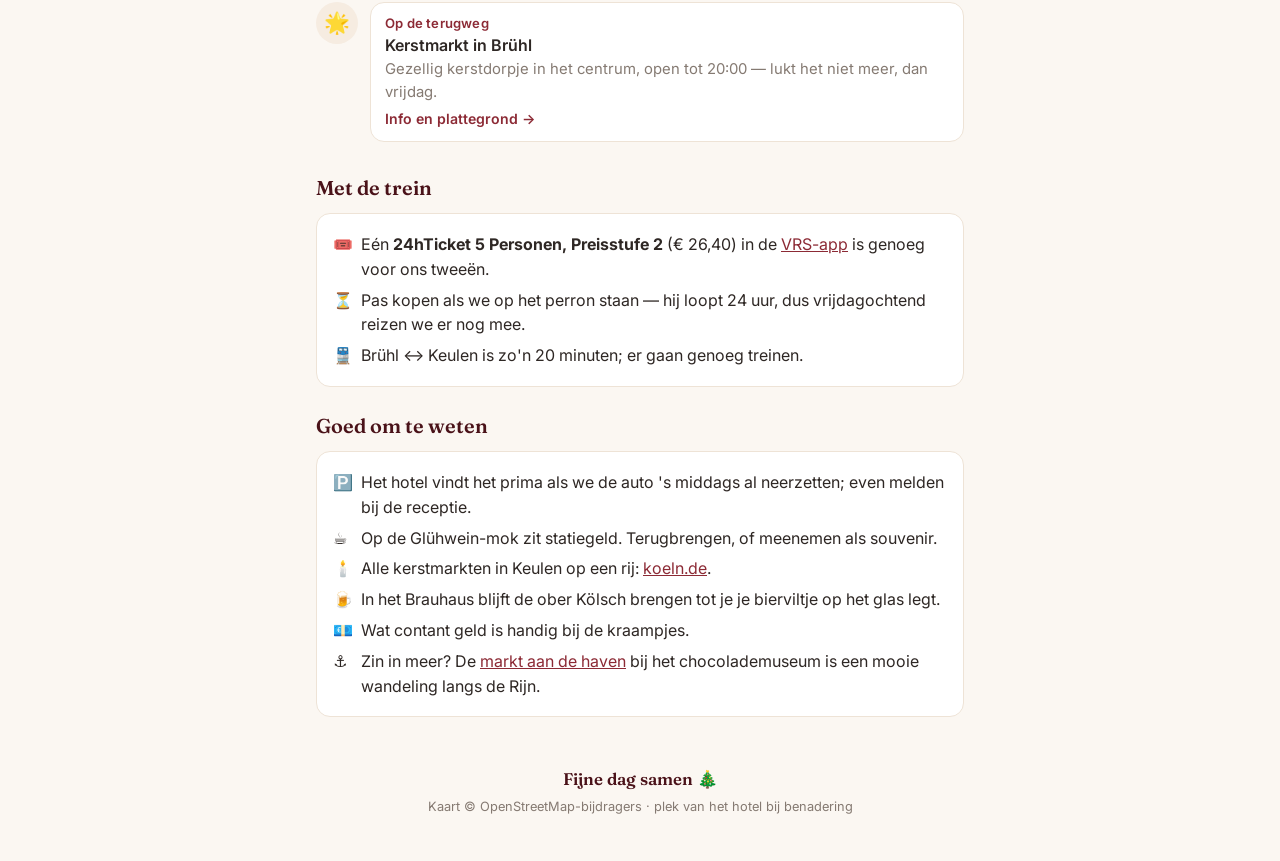
==== commit 6dbd0a7a: "Keulen: links naar info/foto's per plek, Dom-tickets en openingstijd Brühl Co-Authored-By: Claude Op" ====
--- a/keulen/index.html
+++ b/keulen/index.html
@@ -38,6 +38,7 @@
   .when{font-size:.82rem;color:var(--red);font-weight:600;letter-spacing:.2px}
   .title{font-weight:600}
   .note{color:var(--muted);font-size:.93rem}
+  .more{display:inline-block;margin-top:4px;font-size:.88rem;font-weight:600;text-decoration:none}
   .card{background:var(--card);border:1px solid var(--line);border-radius:14px;padding:12px 16px;margin-bottom:10px}
   .card ul{margin:0;padding-left:0;list-style:none}
   .card li{margin:6px 0;padding-left:28px;position:relative}
@@ -64,7 +65,7 @@
 
   <h2>Met de trein</h2>
   <div class="card"><ul>
-    <li data-i="🎟️">Eén <b>24hTicket 5 Personen, Preisstufe 2</b> (€ 26,40) in de VRS-app is genoeg voor ons tweeën.</li>
+    <li data-i="🎟️">Eén <b>24hTicket 5 Personen, Preisstufe 2</b> (€ 26,40) in de <a target="_blank" rel="noopener" href="https://apps.apple.com/nl/app/vrs-auskunft/id398472681">VRS-app</a> is genoeg voor ons tweeën.</li>
     <li data-i="⏳">Pas kopen als we op het perron staan — hij loopt 24 uur, dus vrijdagochtend reizen we er nog mee.</li>
     <li data-i="🚆">Brühl ↔ Keulen is zo'n 20 minuten; er gaan genoeg treinen.</li>
   </ul></div>
@@ -73,9 +74,10 @@
   <div class="card"><ul>
     <li data-i="🅿️">Het hotel vindt het prima als we de auto 's middags al neerzetten; even melden bij de receptie.</li>
     <li data-i="☕">Op de Glühwein-mok zit statiegeld. Terugbrengen, of meenemen als souvenir.</li>
+    <li data-i="🕯️">Alle kerstmarkten in Keulen op een rij: <a target="_blank" rel="noopener" href="https://www.koeln.de/weihnachten/weihnachtsmaerkte-koeln">koeln.de</a>.</li>
     <li data-i="🍺">In het Brauhaus blijft de ober Kölsch brengen tot je je bierviltje op het glas legt.</li>
     <li data-i="💶">Wat contant geld is handig bij de kraampjes.</li>
-    <li data-i="⚓">Zin in meer? De markt aan de haven bij het chocolademuseum is een mooie wandeling langs de Rijn.</li>
+    <li data-i="⚓">Zin in meer? De <a target="_blank" rel="noopener" href="https://www.koeln.de/weihnachten/weihnachtsmaerkte-koeln/hafen-weihnachtsmarkt/">markt aan de haven</a> bij het chocolademuseum is een mooie wandeling langs de Rijn.</li>
   </ul></div>
 </main>
 <footer>
@@ -86,13 +88,13 @@
 <script src="../vendor/leaflet/leaflet.js"></script>
 <script>
 const STOPS = [
-  {i:"🏨", w:"Rond het middaguur", n:"Auto bij het hotel", note:"Hotel am Stern, Uhlstraße. Daarna rustig naar het station wandelen.", ll:[50.8262,6.9065]},
-  {i:"🚆", w:"Als we er klaar voor zijn", n:"Trein vanuit Brühl", note:"Kaartje in de app, en hup naar Köln Hbf.", ll:[50.8287741,6.9129176]},
-  {i:"⛪", w:"Bij aankomst", n:"De Dom", note:"Staat pal naast het station. Even binnen kijken nu het nog licht is.", ll:[50.9412784,6.9582814]},
-  {i:"🎄", w:"In de middag", n:"Kerstmarkt bij de Dom", note:"Eerste Glühwein en iets lekkers — op donderdag lekker rustig.", ll:[50.9405848,6.9577967]},
-  {i:"✨", w:"Als het gaat schemeren", n:"Heinzels Wintermärchen", note:"De knusse markt in de oude stad, met kabouters en lichtjes.", ll:[50.9370955,6.9602779]},
-  {i:"🍺", w:"Wanneer we trek krijgen", n:"Brauhaus Früh am Dom", note:"Stevig eten en een Kölsch. Vlak bij het station voor de terugweg.", ll:[50.9398732,6.9569441]},
-  {i:"🌟", w:"Op de terugweg", n:"Kerstmarkt in Brühl", note:"Kleintje op de Marktplatz — als we nog zin hebben, anders vrijdag.", ll:[50.8292,6.9048]}
+  {i:"🏨", w:"Rond het middaguur", n:"Auto bij het hotel", note:"Hotel am Stern, Uhlstraße. Daarna rustig naar het station wandelen.", ll:[50.8262,6.9065], url:"http://www.hotel-am-stern.de/", lbl:"Hotel am Stern"},
+  {i:"🚆", w:"Als we er klaar voor zijn", n:"Trein vanuit Brühl", note:"Kaartje in de app, en hup naar Köln Hbf.", ll:[50.8287741,6.9129176], url:"https://www.vrs.de/en/tickets/ticket-assortment/24hourticket", lbl:"Over het 24-uursticket"},
+  {i:"⛪", w:"Bij aankomst", n:"De Dom", note:"Pal naast het station. Rondkijken binnen gaat sinds kort met een kaartje (online of aan de kassa op de Roncalliplatz, tot 17:30). Even een kaarsje opsteken via de noordingang mag gratis.", ll:[50.9412784,6.9582814], url:"https://www.koelner-dom.de/", lbl:"Kölner Dom"},
+  {i:"🎄", w:"In de middag", n:"Kerstmarkt bij de Dom", note:"Eerste Glühwein en iets lekkers — op donderdag lekker rustig.", ll:[50.9405848,6.9577967], url:"https://www.koeln.de/weihnachten/weihnachtsmaerkte-koeln/weihnachtsmarkt-am-koelner-dom/", lbl:"Foto's en info"},
+  {i:"✨", w:"Als het gaat schemeren", n:"Heinzels Wintermärchen", note:"De knusse markt in de oude stad, met kabouters en lichtjes.", ll:[50.9370955,6.9602779], url:"https://www.koeln.de/weihnachten/weihnachtsmaerkte-koeln/weihnachtsmarkt-altstadt/", lbl:"Foto's en info"},
+  {i:"🍺", w:"Wanneer we trek krijgen", n:"Brauhaus Früh am Dom", note:"Stevig eten en een Kölsch. Vlak bij het station voor de terugweg.", ll:[50.9398732,6.9569441], url:"https://www.frueh-am-dom.de/", lbl:"Menukaart en reserveren"},
+  {i:"🌟", w:"Op de terugweg", n:"Kerstmarkt in Brühl", note:"Gezellig kerstdorpje in het centrum, open tot 20:00 — lukt het niet meer, dan vrijdag.", ll:[50.8292,6.9048], url:"https://wepag.de/bruehler-weihnachtsmarkt/", lbl:"Info en plattegrond"}
 ];
 
 const map = L.map("map",{scrollWheelZoom:false});
@@ -102,11 +104,11 @@
 const day = document.getElementById("day");
 const markers = STOPS.map(s=>{
   const icon = L.divIcon({className:"", html:`<div class="pin">${s.i}</div>`, iconSize:[34,34], iconAnchor:[17,17]});
-  const m = L.marker(s.ll,{icon}).addTo(map).bindPopup(`<b>${s.n}</b><br>${s.note}<br><a target="_blank" rel="noopener" href="https://www.google.com/maps/dir/?api=1&destination=${s.ll.join(",")}">Route</a>`);
+  const m = L.marker(s.ll,{icon}).addTo(map).bindPopup(`<b>${s.n}</b><br>${s.note}<br><a target="_blank" rel="noopener" href="${s.url}">${s.lbl}</a> · <a target="_blank" rel="noopener" href="https://www.google.com/maps/dir/?api=1&destination=${s.ll.join(",")}">Route</a>`);
   const li = document.createElement("li");
   li.className = "stop";
-  li.innerHTML = `<div class="ico">${s.i}</div><div class="body"><div class="when">${s.w}</div><div class="title">${s.n}</div><div class="note">${s.note}</div></div>`;
-  li.onclick = ()=>{ map.setView(s.ll,16); m.openPopup(); document.getElementById("map").scrollIntoView({behavior:"smooth"}); };
+  li.innerHTML = `<div class="ico">${s.i}</div><div class="body"><div class="when">${s.w}</div><div class="title">${s.n}</div><div class="note">${s.note}</div><a class="more" target="_blank" rel="noopener" href="${s.url}">${s.lbl} →</a></div>`;
+  li.onclick = (e)=>{ if(e.target.closest('a')) return; map.setView(s.ll,16); m.openPopup(); document.getElementById("map").scrollIntoView({behavior:"smooth"}); };
   day.appendChild(li);
   return m;
 });
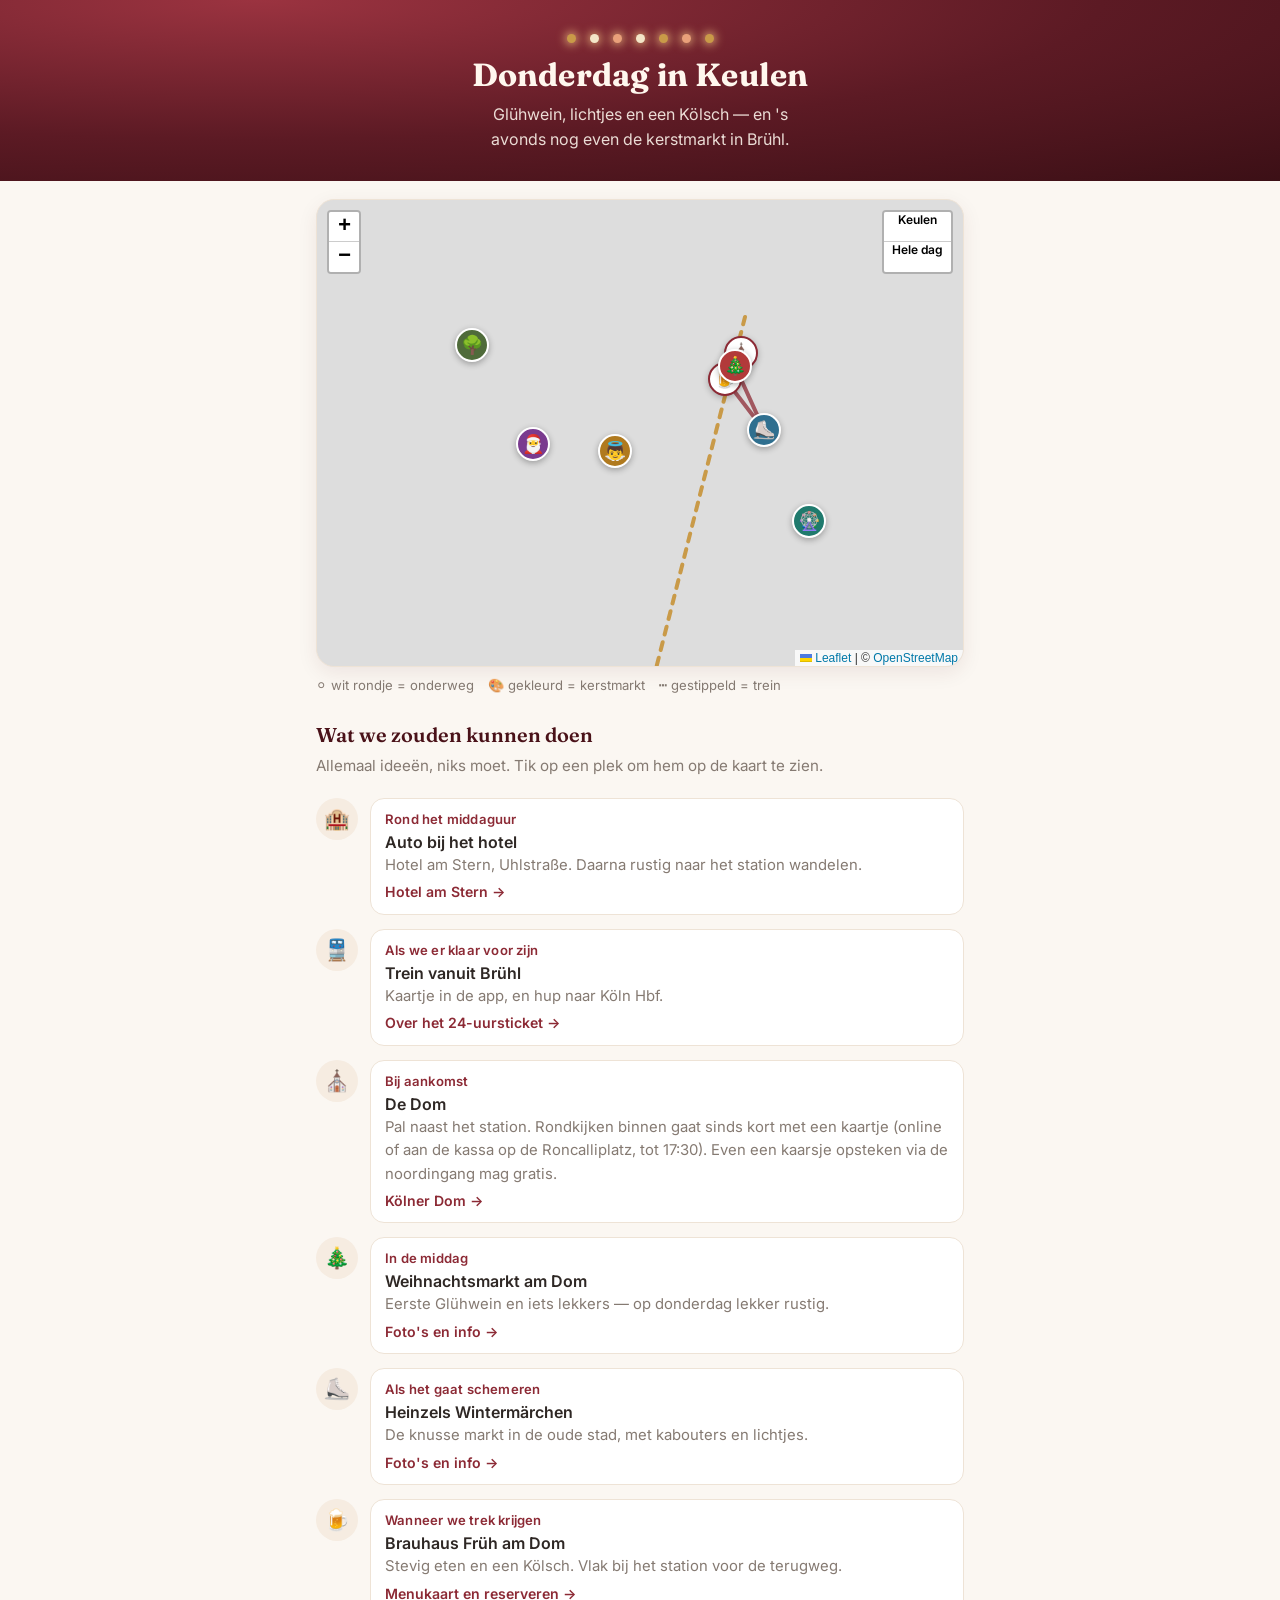
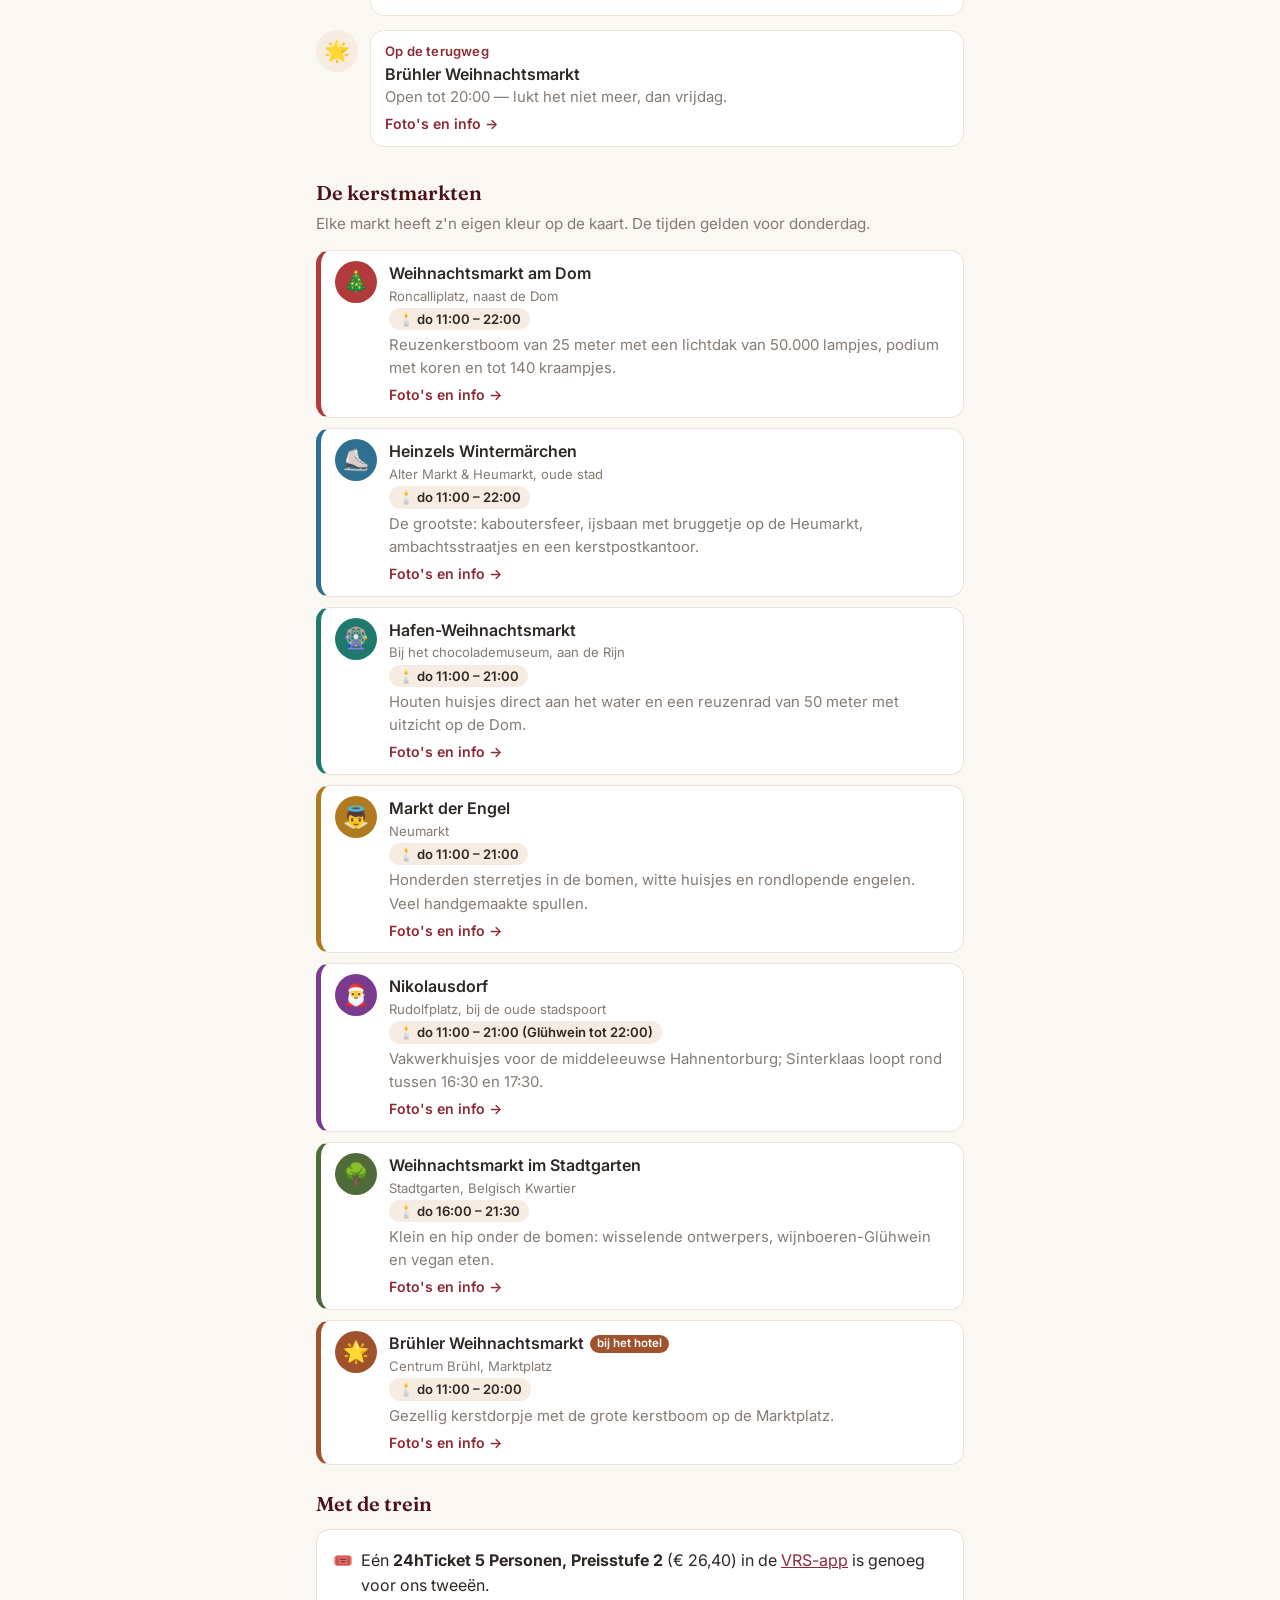
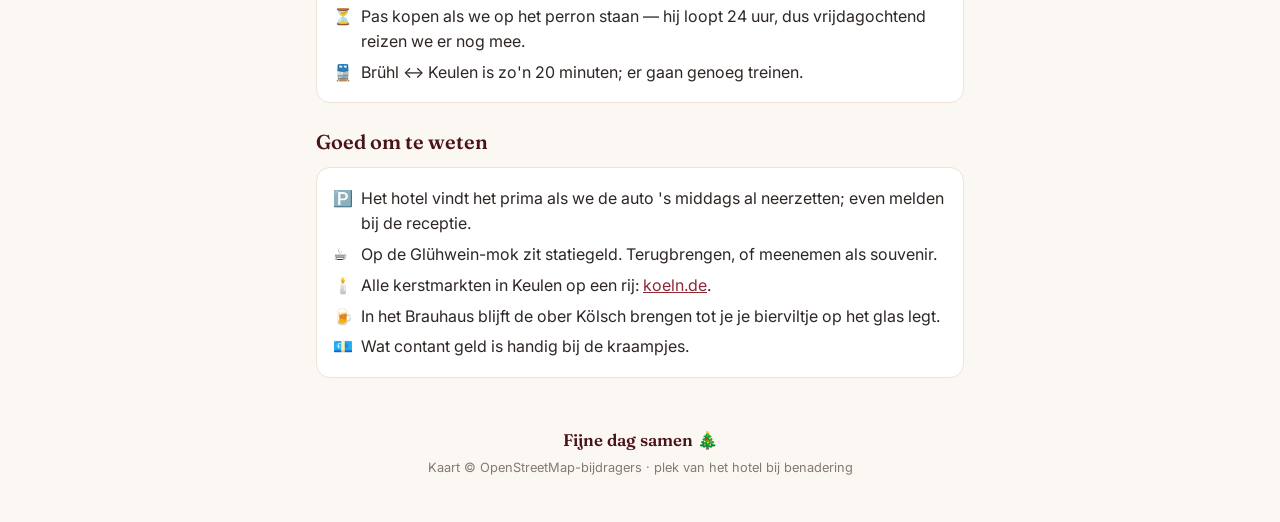
==== commit 5da16069: "Keulen: kerstmarkten herkenbaar op kaart met openingstijden, kenmerken en links Co-Authored-By: Clau" ====
--- a/keulen/index.html
+++ b/keulen/index.html
@@ -46,6 +46,14 @@
   a{color:var(--red)}
   footer{color:var(--muted);font-size:.8rem;text-align:center;padding:24px 16px 44px}
   footer .wish{font:600 1.05rem Fraunces,Georgia,serif;color:var(--deep);display:block;margin-bottom:8px}
+  .legend{display:flex;flex-wrap:wrap;gap:6px 14px;font-size:.82rem;color:var(--muted);margin:-14px 0 20px}
+  .mk{display:grid;gap:10px}
+  .mcard{display:flex;gap:12px;background:var(--card);border:1px solid var(--line);border-left:5px solid var(--c);border-radius:14px;padding:10px 14px;cursor:pointer}
+  .mcard .ico{background:var(--c);color:#fff}
+  .mcard .hrs{display:inline-block;background:#f6ece1;border-radius:999px;padding:1px 9px;font-size:.82rem;font-weight:600;margin:2px 0 4px}
+  .mcard .where{font-size:.82rem;color:var(--muted)}
+  .tag{display:inline-block;font-size:.72rem;font-weight:600;color:#fff;background:var(--c);border-radius:999px;padding:0 7px;margin-left:6px;vertical-align:2px}
+  .mpin{border-radius:50%;width:34px;height:34px;display:grid;place-items:center;font-size:18px;border:2px solid #fff;box-shadow:0 2px 6px rgba(0,0,0,.3)}
   .pin{background:#fff;border-radius:50%;width:34px;height:34px;display:grid;place-items:center;font-size:18px;border:2px solid var(--red);box-shadow:0 2px 6px rgba(0,0,0,.25)}
 </style>
 </head>
@@ -57,11 +65,16 @@
   <p>Glühwein, lichtjes en een Kölsch — en 's avonds nog even de kerstmarkt in Brühl.</p>
 </header>
 <main>
-  <div id="map" role="img" aria-label="Kaart met de plekken van de dag"></div>
+  <div id="map" role="img" aria-label="Kaart met de plekken van de dag en de kerstmarkten"></div>
+  <div class="legend"><span>⚪ wit rondje = onderweg</span><span>🎨 gekleurd = kerstmarkt</span><span>┅ gestippeld = trein</span></div>
 
   <h2>Wat we zouden kunnen doen</h2>
   <p class="sub">Allemaal ideeën, niks moet. Tik op een plek om hem op de kaart te zien.</p>
   <ol class="day" id="day"></ol>
+
+  <h2>De kerstmarkten</h2>
+  <p class="sub">Elke markt heeft z'n eigen kleur op de kaart. De tijden gelden voor donderdag.</p>
+  <div class="mk" id="markets"></div>
 
   <h2>Met de trein</h2>
   <div class="card"><ul>
@@ -77,7 +90,6 @@
     <li data-i="🕯️">Alle kerstmarkten in Keulen op een rij: <a target="_blank" rel="noopener" href="https://www.koeln.de/weihnachten/weihnachtsmaerkte-koeln">koeln.de</a>.</li>
     <li data-i="🍺">In het Brauhaus blijft de ober Kölsch brengen tot je je bierviltje op het glas legt.</li>
     <li data-i="💶">Wat contant geld is handig bij de kraampjes.</li>
-    <li data-i="⚓">Zin in meer? De <a target="_blank" rel="noopener" href="https://www.koeln.de/weihnachten/weihnachtsmaerkte-koeln/hafen-weihnachtsmarkt/">markt aan de haven</a> bij het chocolademuseum is een mooie wandeling langs de Rijn.</li>
   </ul></div>
 </main>
 <footer>
@@ -87,30 +99,77 @@
 
 <script src="../vendor/leaflet/leaflet.js"></script>
 <script>
+const K = "https://www.koeln.de/weihnachten/weihnachtsmaerkte-koeln/";
+const MARKETS = {
+  dom:   {i:"🎄", c:"#b23a3a", n:"Weihnachtsmarkt am Dom", where:"Roncalliplatz, naast de Dom", hrs:"11:00 – 22:00", ll:[50.9405848,6.9577967],
+          f:"Reuzenkerstboom van 25 meter met een lichtdak van 50.000 lampjes, podium met koren en tot 140 kraampjes.", url:K+"weihnachtsmarkt-am-koelner-dom/"},
+  heinz: {i:"⛸️", c:"#2f6f8f", n:"Heinzels Wintermärchen", where:"Alter Markt & Heumarkt, oude stad", hrs:"11:00 – 22:00", ll:[50.9370955,6.9602779],
+          f:"De grootste: kaboutersfeer, ijsbaan met bruggetje op de Heumarkt, ambachtsstraatjes en een kerstpostkantoor.", url:K+"weihnachtsmarkt-altstadt/"},
+  hafen: {i:"🎡", c:"#1f7a6d", n:"Hafen-Weihnachtsmarkt", where:"Bij het chocolademuseum, aan de Rijn", hrs:"11:00 – 21:00", ll:[50.9322,6.9641],
+          f:"Houten huisjes direct aan het water en een reuzenrad van 50 meter met uitzicht op de Dom.", url:K+"hafen-weihnachtsmarkt/"},
+  engel: {i:"👼", c:"#b07a1f", n:"Markt der Engel", where:"Neumarkt", hrs:"11:00 – 21:00", ll:[50.9360,6.9475],
+          f:"Honderden sterretjes in de bomen, witte huisjes en rondlopende engelen. Veel handgemaakte spullen.", url:K+"weihnachtsmarkt-neumarkt/"},
+  niko:  {i:"🎅", c:"#7a3b8f", n:"Nikolausdorf", where:"Rudolfplatz, bij de oude stadspoort", hrs:"11:00 – 21:00 (Glühwein tot 22:00)", ll:[50.93635,6.94043],
+          f:"Vakwerkhuisjes voor de middeleeuwse Hahnentorburg; Sinterklaas loopt rond tussen 16:30 en 17:30.", url:K+"weihnachtsmarkt-rudolfplatz/"},
+  park:  {i:"🌳", c:"#4f6b3a", n:"Weihnachtsmarkt im Stadtgarten", where:"Stadtgarten, Belgisch Kwartier", hrs:"16:00 – 21:30", ll:[50.9417,6.9352],
+          f:"Klein en hip onder de bomen: wisselende ontwerpers, wijnboeren-Glühwein en vegan eten.", url:K+"weihnachtsmarkt-stadtgarten/"},
+  bruehl:{i:"🌟", c:"#a0522d", n:"Brühler Weihnachtsmarkt", where:"Centrum Brühl, Marktplatz", hrs:"11:00 – 20:00", ll:[50.8292,6.9048], tag:"bij het hotel",
+          f:"Gezellig kerstdorpje met de grote kerstboom op de Marktplatz.", url:"https://wepag.de/bruehler-weihnachtsmarkt/"}
+};
+
 const STOPS = [
   {i:"🏨", w:"Rond het middaguur", n:"Auto bij het hotel", note:"Hotel am Stern, Uhlstraße. Daarna rustig naar het station wandelen.", ll:[50.8262,6.9065], url:"http://www.hotel-am-stern.de/", lbl:"Hotel am Stern"},
   {i:"🚆", w:"Als we er klaar voor zijn", n:"Trein vanuit Brühl", note:"Kaartje in de app, en hup naar Köln Hbf.", ll:[50.8287741,6.9129176], url:"https://www.vrs.de/en/tickets/ticket-assortment/24hourticket", lbl:"Over het 24-uursticket"},
   {i:"⛪", w:"Bij aankomst", n:"De Dom", note:"Pal naast het station. Rondkijken binnen gaat sinds kort met een kaartje (online of aan de kassa op de Roncalliplatz, tot 17:30). Even een kaarsje opsteken via de noordingang mag gratis.", ll:[50.9412784,6.9582814], url:"https://www.koelner-dom.de/", lbl:"Kölner Dom"},
-  {i:"🎄", w:"In de middag", n:"Kerstmarkt bij de Dom", note:"Eerste Glühwein en iets lekkers — op donderdag lekker rustig.", ll:[50.9405848,6.9577967], url:"https://www.koeln.de/weihnachten/weihnachtsmaerkte-koeln/weihnachtsmarkt-am-koelner-dom/", lbl:"Foto's en info"},
-  {i:"✨", w:"Als het gaat schemeren", n:"Heinzels Wintermärchen", note:"De knusse markt in de oude stad, met kabouters en lichtjes.", ll:[50.9370955,6.9602779], url:"https://www.koeln.de/weihnachten/weihnachtsmaerkte-koeln/weihnachtsmarkt-altstadt/", lbl:"Foto's en info"},
+  {m:"dom",   w:"In de middag", note:"Eerste Glühwein en iets lekkers — op donderdag lekker rustig."},
+  {m:"heinz", w:"Als het gaat schemeren", note:"De knusse markt in de oude stad, met kabouters en lichtjes."},
   {i:"🍺", w:"Wanneer we trek krijgen", n:"Brauhaus Früh am Dom", note:"Stevig eten en een Kölsch. Vlak bij het station voor de terugweg.", ll:[50.9398732,6.9569441], url:"https://www.frueh-am-dom.de/", lbl:"Menukaart en reserveren"},
-  {i:"🌟", w:"Op de terugweg", n:"Kerstmarkt in Brühl", note:"Gezellig kerstdorpje in het centrum, open tot 20:00 — lukt het niet meer, dan vrijdag.", ll:[50.8292,6.9048], url:"https://wepag.de/bruehler-weihnachtsmarkt/", lbl:"Info en plattegrond"}
-];
+  {m:"bruehl",w:"Op de terugweg", note:"Open tot 20:00 — lukt het niet meer, dan vrijdag."}
+].map(s=> s.m ? {...s, i:MARKETS[s.m].i, n:MARKETS[s.m].n, ll:MARKETS[s.m].ll, url:MARKETS[s.m].url, lbl:"Foto's en info"} : s);
 
 const map = L.map("map",{scrollWheelZoom:false});
 L.tileLayer("https://tile.openstreetmap.org/{z}/{x}/{y}.png",
   {maxZoom:19, attribution:'&copy; <a href="https://www.openstreetmap.org/copyright">OpenStreetMap</a>'}).addTo(map);
 
+const ext = (href,txt)=>`<a target="_blank" rel="noopener" href="${href}">${txt}</a>`;
+const route = ll => ext(`https://www.google.com/maps/dir/?api=1&destination=${ll.join(",")}`,"Route");
+const focus = (ll,mk)=>{ map.setView(ll,16); mk.openPopup(); document.getElementById("map").scrollIntoView({behavior:"smooth"}); };
+const notLink = e => !e.target.closest("a");
+
+// Kerstmarkten: gekleurde pins + kaartjes
+const mWrap = document.getElementById("markets");
+const mMarkers = {};
+for (const [id,m] of Object.entries(MARKETS)){
+  const icon = L.divIcon({className:"", html:`<div class="mpin" style="background:${m.c}">${m.i}</div>`, iconSize:[34,34], iconAnchor:[17,17]});
+  const mk = L.marker(m.ll,{icon, zIndexOffset:500}).addTo(map)
+    .bindTooltip(m.n,{direction:"top", offset:[0,-16]})
+    .bindPopup(`<b>${m.i} ${m.n}</b><br><i>Do ${m.hrs}</i><br>${m.f}<br>${ext(m.url,"Foto's en info")} · ${route(m.ll)}`);
+  mMarkers[id] = mk;
+  const d = document.createElement("div");
+  d.className = "mcard"; d.style.setProperty("--c", m.c);
+  d.innerHTML = `<div class="ico">${m.i}</div><div><div class="title">${m.n}${m.tag?`<span class="tag">${m.tag}</span>`:""}</div>
+    <div class="where">${m.where}</div><span class="hrs">🕯️ do ${m.hrs}</span><div class="note">${m.f}</div>
+    <a class="more" target="_blank" rel="noopener" href="${m.url}">Foto's en info →</a></div>`;
+  d.onclick = e=>{ if(notLink(e)) focus(m.ll, mk); };
+  mWrap.appendChild(d);
+}
+
+// Onze dag
 const day = document.getElementById("day");
-const markers = STOPS.map(s=>{
-  const icon = L.divIcon({className:"", html:`<div class="pin">${s.i}</div>`, iconSize:[34,34], iconAnchor:[17,17]});
-  const m = L.marker(s.ll,{icon}).addTo(map).bindPopup(`<b>${s.n}</b><br>${s.note}<br><a target="_blank" rel="noopener" href="${s.url}">${s.lbl}</a> · <a target="_blank" rel="noopener" href="https://www.google.com/maps/dir/?api=1&destination=${s.ll.join(",")}">Route</a>`);
+const all = Object.values(mMarkers);
+STOPS.forEach(s=>{
+  let mk;
+  if (s.m) mk = mMarkers[s.m];
+  else {
+    const icon = L.divIcon({className:"", html:`<div class="pin">${s.i}</div>`, iconSize:[34,34], iconAnchor:[17,17]});
+    mk = L.marker(s.ll,{icon}).addTo(map).bindPopup(`<b>${s.n}</b><br>${s.note}<br>${ext(s.url,s.lbl)} · ${route(s.ll)}`);
+    all.push(mk);
+  }
   const li = document.createElement("li");
   li.className = "stop";
   li.innerHTML = `<div class="ico">${s.i}</div><div class="body"><div class="when">${s.w}</div><div class="title">${s.n}</div><div class="note">${s.note}</div><a class="more" target="_blank" rel="noopener" href="${s.url}">${s.lbl} →</a></div>`;
-  li.onclick = (e)=>{ if(e.target.closest('a')) return; map.setView(s.ll,16); m.openPopup(); document.getElementById("map").scrollIntoView({behavior:"smooth"}); };
+  li.onclick = e=>{ if(notLink(e)) focus(s.ll, mk); };
   day.appendChild(li);
-  return m;
 });
 
 // Wandelen (rood) en trein (goud, gestippeld)
@@ -121,7 +180,18 @@
 L.polyline([STOPS[1].ll, hbf], train).addTo(map);
 L.polyline(STOPS.slice(2,6).map(s=>s.ll), walk).addTo(map);
 L.polyline([STOPS[1].ll, STOPS[6].ll, STOPS[0].ll], walk).addTo(map);
-map.fitBounds(L.featureGroup(markers).getBounds().pad(0.1));
+// Start ingezoomd op Keulen; knopjes om te wisselen
+const allB = L.featureGroup(all).getBounds().pad(0.1);
+const kolnB = L.latLngBounds(all.map(m=>m.getLatLng()).filter(ll=>ll.lat>50.9)).pad(0.12);
+map.fitBounds(kolnB);
+const Btn = L.Control.extend({options:{position:"topright"}, onAdd(){
+  const d = L.DomUtil.create("div","leaflet-bar");
+  d.innerHTML = '<a href="#" style="width:auto;padding:0 8px;font:600 12px Inter,sans-serif">Keulen</a><a href="#" style="width:auto;padding:0 8px;font:600 12px Inter,sans-serif">Hele dag</a>';
+  const [a,b] = d.querySelectorAll("a");
+  a.onclick = e=>{e.preventDefault(); map.fitBounds(kolnB);};
+  b.onclick = e=>{e.preventDefault(); map.fitBounds(allB);};
+  L.DomEvent.disableClickPropagation(d); return d; }});
+map.addControl(new Btn());
 
 // Een beetje sneeuw in de kop
 const snow = document.getElementById("snow");
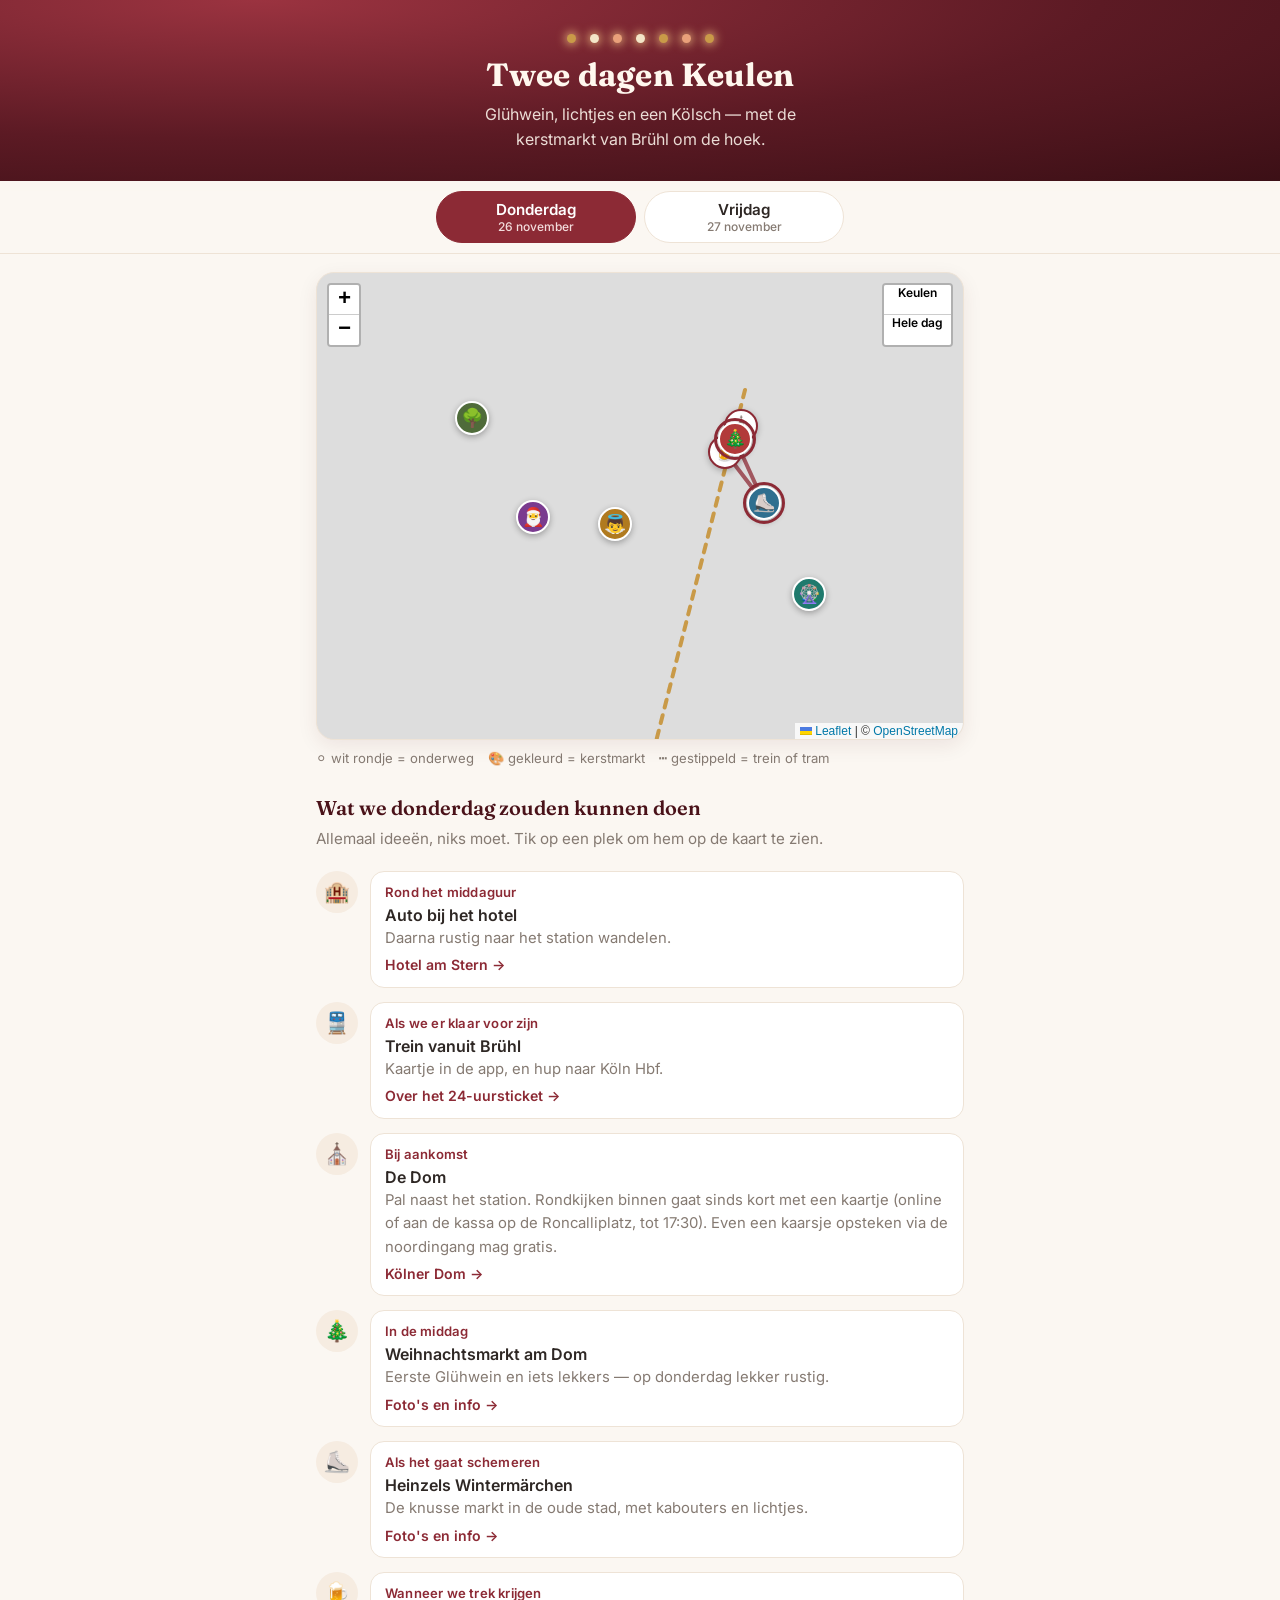
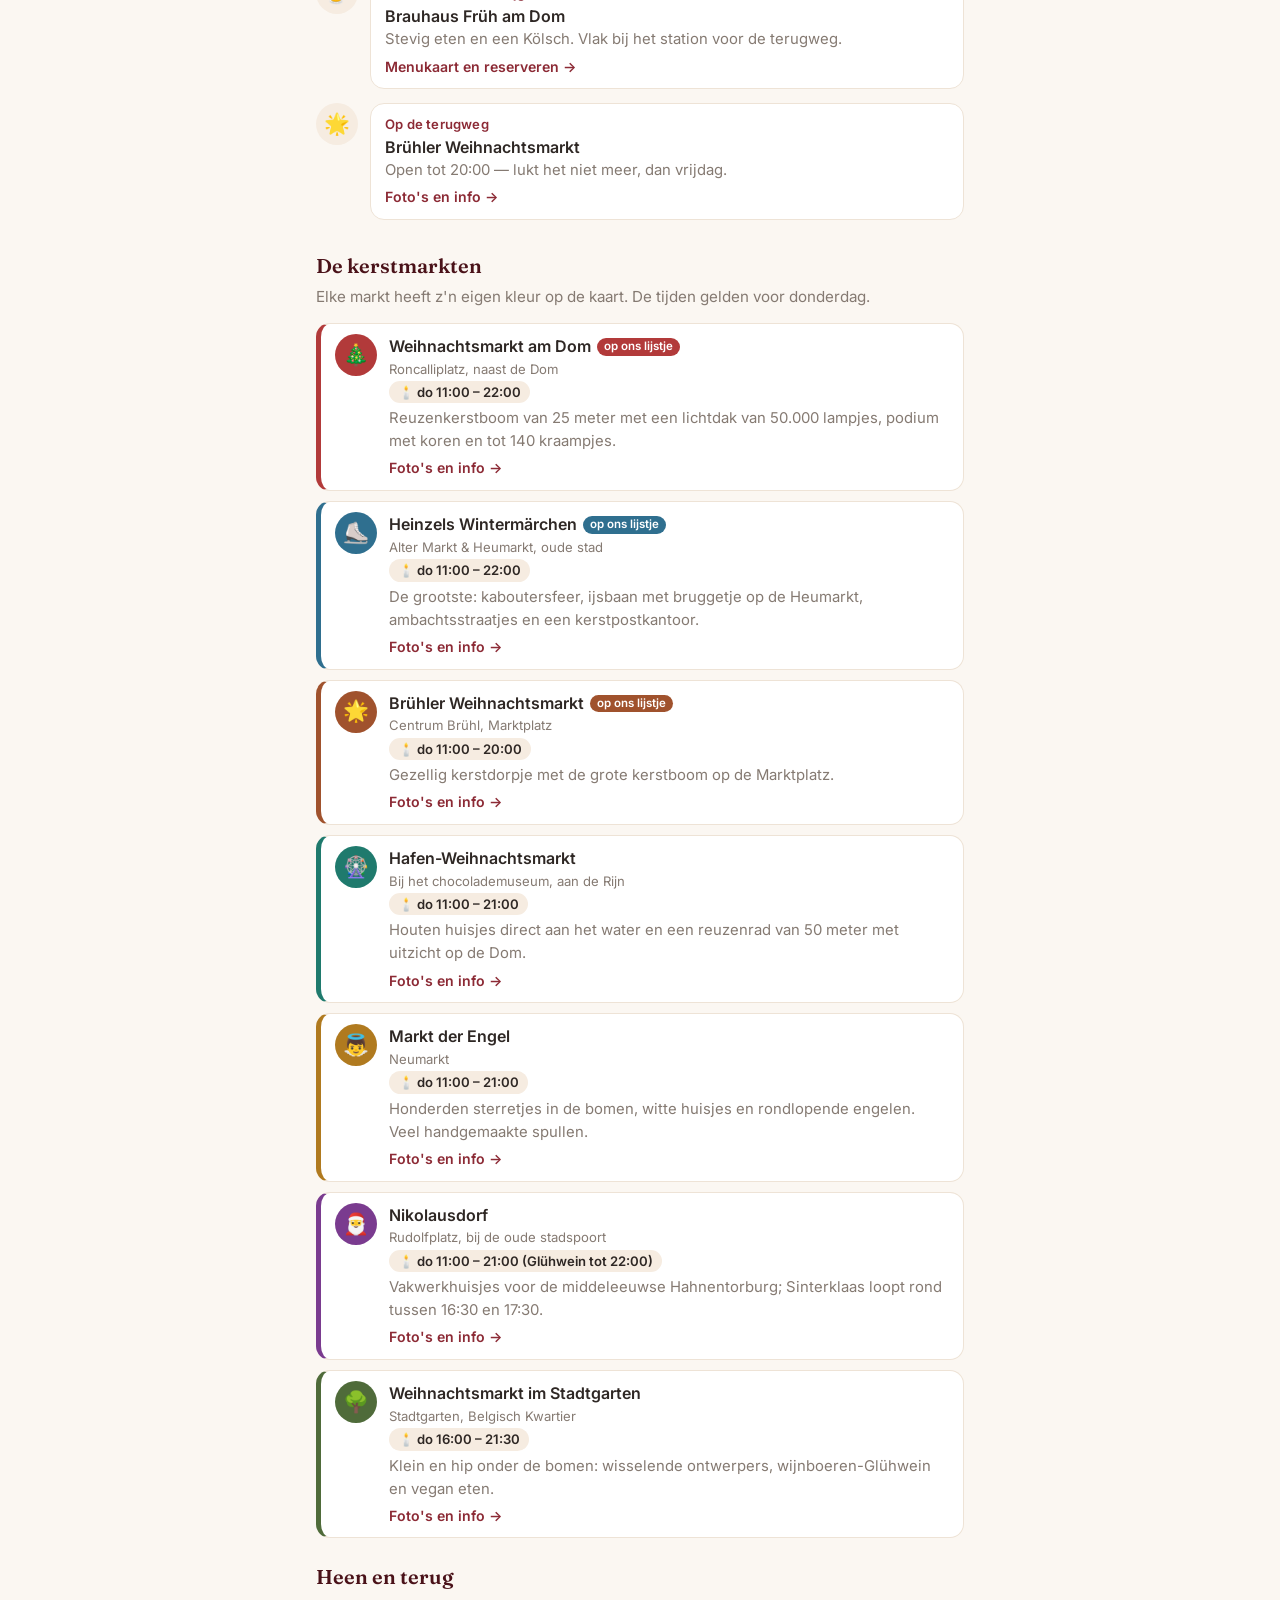
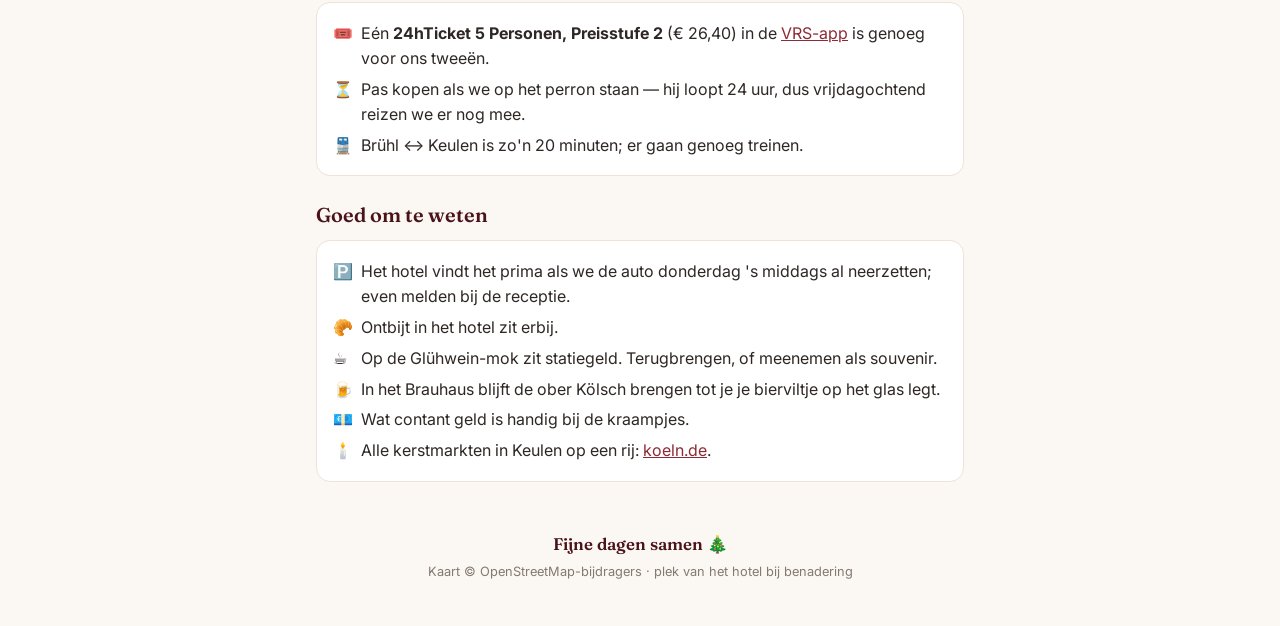
==== commit 3aab4549: "Keulen: donderdag en vrijdag als tabs, marktuitlichting en tijden per dag Co-Authored-By: Claude Opu" ====
--- a/keulen/index.html
+++ b/keulen/index.html
@@ -4,8 +4,8 @@
 <meta charset="UTF-8" />
 <meta name="viewport" content="width=device-width, initial-scale=1, viewport-fit=cover" />
 <meta name="theme-color" content="#5c1a24" />
-<title>Donderdag in Keulen ✨</title>
-<meta name="description" content="Kerstmarkten, Glühwein en een Brauhaus in Keulen — en 's avonds nog even de kerstmarkt in Brühl." />
+<title>Keulen ✨ donderdag & vrijdag</title>
+<meta name="description" content="Kerstmarkten, Glühwein en een Brauhaus in Keulen — twee dagen, met de kerstmarkt in Brühl om de hoek." />
 <link rel="preconnect" href="https://fonts.googleapis.com" />
 <link rel="preconnect" href="https://fonts.gstatic.com" crossorigin />
 <link href="https://fonts.googleapis.com/css2?family=Fraunces:opsz,wght@9..144,600;9..144,700&family=Inter:wght@400;500;600&display=swap" rel="stylesheet" />
@@ -16,7 +16,7 @@
   body{margin:0;background:var(--bg);color:var(--ink);font:16px/1.55 Inter,system-ui,-apple-system,sans-serif}
   header{position:relative;overflow:hidden;background:radial-gradient(120% 140% at 20% 0%,#9b3340 0%,#5c1a24 55%,#3a0f15 100%);color:#fff7ee;padding:34px 22px 30px;text-align:center}
   header h1{margin:0;font:700 2rem/1.15 Fraunces,Georgia,serif;letter-spacing:.2px}
-  header p{margin:8px auto 0;max-width:30ch;opacity:.88}
+  header p{margin:8px auto 0;max-width:32ch;opacity:.88}
   .lights{display:flex;justify-content:center;gap:14px;margin-bottom:14px}
   .lights span{width:9px;height:9px;border-radius:50%;background:var(--gold);box-shadow:0 0 10px 2px rgba(255,214,140,.7);animation:twinkle 2.6s ease-in-out infinite}
   .lights span:nth-child(2n){background:#f3e6c8;animation-delay:.8s}
@@ -26,8 +26,14 @@
   .snow i{position:absolute;top:-10px;border-radius:50%;background:#fff;opacity:.55;animation:fall linear infinite}
   @keyframes fall{to{transform:translateY(260px) translateX(20px)}}
   @media (prefers-reduced-motion:reduce){.lights span{animation:none}.snow{display:none}}
+  .tabs{position:sticky;top:0;z-index:1000;display:flex;gap:8px;justify-content:center;padding:10px 16px;background:rgba(251,247,242,.94);backdrop-filter:blur(6px);border-bottom:1px solid var(--line)}
+  .tabs button{flex:1;max-width:200px;border:1px solid var(--line);background:#fff;color:var(--ink);border-radius:999px;padding:8px 12px;font:600 .95rem Inter,sans-serif;cursor:pointer}
+  .tabs button small{display:block;font-weight:500;font-size:.75rem;color:var(--muted)}
+  .tabs button[aria-selected="true"]{background:var(--red);border-color:var(--red);color:#fff}
+  .tabs button[aria-selected="true"] small{color:#f3dcdc}
   main{max-width:680px;margin:0 auto;padding:18px 16px}
   #map{height:52vh;min-height:300px;border-radius:18px;border:1px solid var(--line);margin:0 0 22px;box-shadow:0 6px 20px rgba(74,18,25,.08)}
+  .legend{display:flex;flex-wrap:wrap;gap:6px 14px;font-size:.82rem;color:var(--muted);margin:-14px 0 20px}
   h2{font:600 1.25rem/1.3 Fraunces,Georgia,serif;margin:26px 0 12px;color:var(--deep)}
   .sub{color:var(--muted);margin:-6px 0 14px;font-size:.95rem}
   ol.day{list-style:none;margin:0;padding:0}
@@ -39,6 +45,12 @@
   .title{font-weight:600}
   .note{color:var(--muted);font-size:.93rem}
   .more{display:inline-block;margin-top:4px;font-size:.88rem;font-weight:600;text-decoration:none}
+  .mk{display:grid;gap:10px}
+  .mcard{display:flex;gap:12px;background:var(--card);border:1px solid var(--line);border-left:5px solid var(--c);border-radius:14px;padding:10px 14px;cursor:pointer}
+  .mcard .ico{background:var(--c);color:#fff}
+  .mcard .hrs{display:inline-block;background:#f6ece1;border-radius:999px;padding:1px 9px;font-size:.82rem;font-weight:600;margin:2px 0 4px}
+  .mcard .where{font-size:.82rem;color:var(--muted)}
+  .tag{display:inline-block;font-size:.72rem;font-weight:600;color:#fff;background:var(--c);border-radius:999px;padding:0 7px;margin-left:6px;vertical-align:2px}
   .card{background:var(--card);border:1px solid var(--line);border-radius:14px;padding:12px 16px;margin-bottom:10px}
   .card ul{margin:0;padding-left:0;list-style:none}
   .card li{margin:6px 0;padding-left:28px;position:relative}
@@ -46,54 +58,51 @@
   a{color:var(--red)}
   footer{color:var(--muted);font-size:.8rem;text-align:center;padding:24px 16px 44px}
   footer .wish{font:600 1.05rem Fraunces,Georgia,serif;color:var(--deep);display:block;margin-bottom:8px}
-  .legend{display:flex;flex-wrap:wrap;gap:6px 14px;font-size:.82rem;color:var(--muted);margin:-14px 0 20px}
-  .mk{display:grid;gap:10px}
-  .mcard{display:flex;gap:12px;background:var(--card);border:1px solid var(--line);border-left:5px solid var(--c);border-radius:14px;padding:10px 14px;cursor:pointer}
-  .mcard .ico{background:var(--c);color:#fff}
-  .mcard .hrs{display:inline-block;background:#f6ece1;border-radius:999px;padding:1px 9px;font-size:.82rem;font-weight:600;margin:2px 0 4px}
-  .mcard .where{font-size:.82rem;color:var(--muted)}
-  .tag{display:inline-block;font-size:.72rem;font-weight:600;color:#fff;background:var(--c);border-radius:999px;padding:0 7px;margin-left:6px;vertical-align:2px}
+  .pin{background:#fff;border-radius:50%;width:34px;height:34px;display:grid;place-items:center;font-size:18px;border:2px solid var(--red);box-shadow:0 2px 6px rgba(0,0,0,.25)}
   .mpin{border-radius:50%;width:34px;height:34px;display:grid;place-items:center;font-size:18px;border:2px solid #fff;box-shadow:0 2px 6px rgba(0,0,0,.3)}
-  .pin{background:#fff;border-radius:50%;width:34px;height:34px;display:grid;place-items:center;font-size:18px;border:2px solid var(--red);box-shadow:0 2px 6px rgba(0,0,0,.25)}
+  .mpin.on{outline:3px solid var(--red);outline-offset:1px}
 </style>
 </head>
 <body>
 <header>
   <div class="snow" id="snow"></div>
   <div class="lights"><span></span><span></span><span></span><span></span><span></span><span></span><span></span></div>
-  <h1>Donderdag in Keulen</h1>
-  <p>Glühwein, lichtjes en een Kölsch — en 's avonds nog even de kerstmarkt in Brühl.</p>
+  <h1>Twee dagen Keulen</h1>
+  <p>Glühwein, lichtjes en een Kölsch — met de kerstmarkt van Brühl om de hoek.</p>
 </header>
+
+<nav class="tabs" role="tablist">
+  <button role="tab" data-day="do">Donderdag<small>26 november</small></button>
+  <button role="tab" data-day="vr">Vrijdag<small>27 november</small></button>
+</nav>
+
 <main>
   <div id="map" role="img" aria-label="Kaart met de plekken van de dag en de kerstmarkten"></div>
-  <div class="legend"><span>⚪ wit rondje = onderweg</span><span>🎨 gekleurd = kerstmarkt</span><span>┅ gestippeld = trein</span></div>
-
-  <h2>Wat we zouden kunnen doen</h2>
+  <div class="legend"><span>⚪ wit rondje = onderweg</span><span>🎨 gekleurd = kerstmarkt</span><span>┅ gestippeld = trein of tram</span></div>
+
+  <h2 id="dayTitle"></h2>
   <p class="sub">Allemaal ideeën, niks moet. Tik op een plek om hem op de kaart te zien.</p>
   <ol class="day" id="day"></ol>
 
   <h2>De kerstmarkten</h2>
-  <p class="sub">Elke markt heeft z'n eigen kleur op de kaart. De tijden gelden voor donderdag.</p>
+  <p class="sub" id="mkSub"></p>
   <div class="mk" id="markets"></div>
 
-  <h2>Met de trein</h2>
-  <div class="card"><ul>
-    <li data-i="🎟️">Eén <b>24hTicket 5 Personen, Preisstufe 2</b> (€ 26,40) in de <a target="_blank" rel="noopener" href="https://apps.apple.com/nl/app/vrs-auskunft/id398472681">VRS-app</a> is genoeg voor ons tweeën.</li>
-    <li data-i="⏳">Pas kopen als we op het perron staan — hij loopt 24 uur, dus vrijdagochtend reizen we er nog mee.</li>
-    <li data-i="🚆">Brühl ↔ Keulen is zo'n 20 minuten; er gaan genoeg treinen.</li>
-  </ul></div>
+  <h2>Heen en terug</h2>
+  <div class="card"><ul id="travel"></ul></div>
 
   <h2>Goed om te weten</h2>
   <div class="card"><ul>
-    <li data-i="🅿️">Het hotel vindt het prima als we de auto 's middags al neerzetten; even melden bij de receptie.</li>
+    <li data-i="🅿️">Het hotel vindt het prima als we de auto donderdag 's middags al neerzetten; even melden bij de receptie.</li>
+    <li data-i="🥐">Ontbijt in het hotel zit erbij.</li>
     <li data-i="☕">Op de Glühwein-mok zit statiegeld. Terugbrengen, of meenemen als souvenir.</li>
-    <li data-i="🕯️">Alle kerstmarkten in Keulen op een rij: <a target="_blank" rel="noopener" href="https://www.koeln.de/weihnachten/weihnachtsmaerkte-koeln">koeln.de</a>.</li>
     <li data-i="🍺">In het Brauhaus blijft de ober Kölsch brengen tot je je bierviltje op het glas legt.</li>
     <li data-i="💶">Wat contant geld is handig bij de kraampjes.</li>
+    <li data-i="🕯️">Alle kerstmarkten in Keulen op een rij: <a target="_blank" rel="noopener" href="https://www.koeln.de/weihnachten/weihnachtsmaerkte-koeln">koeln.de</a>.</li>
   </ul></div>
 </main>
 <footer>
-  <span class="wish">Fijne dag samen 🎄</span>
+  <span class="wish">Fijne dagen samen 🎄</span>
   Kaart © OpenStreetMap-bijdragers · plek van het hotel bij benadering
 </footer>
 
@@ -101,33 +110,68 @@
 <script>
 const K = "https://www.koeln.de/weihnachten/weihnachtsmaerkte-koeln/";
 const MARKETS = {
-  dom:   {i:"🎄", c:"#b23a3a", n:"Weihnachtsmarkt am Dom", where:"Roncalliplatz, naast de Dom", hrs:"11:00 – 22:00", ll:[50.9405848,6.9577967],
+  dom:   {i:"🎄", c:"#b23a3a", n:"Weihnachtsmarkt am Dom", where:"Roncalliplatz, naast de Dom", hrs:{do:"11:00 – 22:00", vr:"11:00 – 22:00"}, ll:[50.9405848,6.9577967],
           f:"Reuzenkerstboom van 25 meter met een lichtdak van 50.000 lampjes, podium met koren en tot 140 kraampjes.", url:K+"weihnachtsmarkt-am-koelner-dom/"},
-  heinz: {i:"⛸️", c:"#2f6f8f", n:"Heinzels Wintermärchen", where:"Alter Markt & Heumarkt, oude stad", hrs:"11:00 – 22:00", ll:[50.9370955,6.9602779],
+  heinz: {i:"⛸️", c:"#2f6f8f", n:"Heinzels Wintermärchen", where:"Alter Markt & Heumarkt, oude stad", hrs:{do:"11:00 – 22:00", vr:"11:00 – 22:00"}, ll:[50.9370955,6.9602779],
           f:"De grootste: kaboutersfeer, ijsbaan met bruggetje op de Heumarkt, ambachtsstraatjes en een kerstpostkantoor.", url:K+"weihnachtsmarkt-altstadt/"},
-  hafen: {i:"🎡", c:"#1f7a6d", n:"Hafen-Weihnachtsmarkt", where:"Bij het chocolademuseum, aan de Rijn", hrs:"11:00 – 21:00", ll:[50.9322,6.9641],
+  hafen: {i:"🎡", c:"#1f7a6d", n:"Hafen-Weihnachtsmarkt", where:"Bij het chocolademuseum, aan de Rijn", hrs:{do:"11:00 – 21:00", vr:"11:00 – 22:00"}, ll:[50.9322,6.9641],
           f:"Houten huisjes direct aan het water en een reuzenrad van 50 meter met uitzicht op de Dom.", url:K+"hafen-weihnachtsmarkt/"},
-  engel: {i:"👼", c:"#b07a1f", n:"Markt der Engel", where:"Neumarkt", hrs:"11:00 – 21:00", ll:[50.9360,6.9475],
+  engel: {i:"👼", c:"#b07a1f", n:"Markt der Engel", where:"Neumarkt", hrs:{do:"11:00 – 21:00", vr:"11:00 – 22:00"}, ll:[50.9360,6.9475],
           f:"Honderden sterretjes in de bomen, witte huisjes en rondlopende engelen. Veel handgemaakte spullen.", url:K+"weihnachtsmarkt-neumarkt/"},
-  niko:  {i:"🎅", c:"#7a3b8f", n:"Nikolausdorf", where:"Rudolfplatz, bij de oude stadspoort", hrs:"11:00 – 21:00 (Glühwein tot 22:00)", ll:[50.93635,6.94043],
+  niko:  {i:"🎅", c:"#7a3b8f", n:"Nikolausdorf", where:"Rudolfplatz, bij de oude stadspoort", hrs:{do:"11:00 – 21:00 (Glühwein tot 22:00)", vr:"11:00 – 22:00 (Glühwein tot 23:00)"}, ll:[50.93635,6.94043],
           f:"Vakwerkhuisjes voor de middeleeuwse Hahnentorburg; Sinterklaas loopt rond tussen 16:30 en 17:30.", url:K+"weihnachtsmarkt-rudolfplatz/"},
-  park:  {i:"🌳", c:"#4f6b3a", n:"Weihnachtsmarkt im Stadtgarten", where:"Stadtgarten, Belgisch Kwartier", hrs:"16:00 – 21:30", ll:[50.9417,6.9352],
+  park:  {i:"🌳", c:"#4f6b3a", n:"Weihnachtsmarkt im Stadtgarten", where:"Stadtgarten, Belgisch Kwartier", hrs:{do:"16:00 – 21:30", vr:"16:00 – 21:30"}, ll:[50.9417,6.9352],
           f:"Klein en hip onder de bomen: wisselende ontwerpers, wijnboeren-Glühwein en vegan eten.", url:K+"weihnachtsmarkt-stadtgarten/"},
-  bruehl:{i:"🌟", c:"#a0522d", n:"Brühler Weihnachtsmarkt", where:"Centrum Brühl, Marktplatz", hrs:"11:00 – 20:00", ll:[50.8292,6.9048], tag:"bij het hotel",
+  bruehl:{i:"🌟", c:"#a0522d", n:"Brühler Weihnachtsmarkt", where:"Centrum Brühl, Marktplatz", hrs:{do:"11:00 – 20:00", vr:"11:00 – 20:00"}, ll:[50.8292,6.9048], tag:"bij het hotel",
           f:"Gezellig kerstdorpje met de grote kerstboom op de Marktplatz.", url:"https://wepag.de/bruehler-weihnachtsmarkt/"}
 };
 
-const STOPS = [
-  {i:"🏨", w:"Rond het middaguur", n:"Auto bij het hotel", note:"Hotel am Stern, Uhlstraße. Daarna rustig naar het station wandelen.", ll:[50.8262,6.9065], url:"http://www.hotel-am-stern.de/", lbl:"Hotel am Stern"},
-  {i:"🚆", w:"Als we er klaar voor zijn", n:"Trein vanuit Brühl", note:"Kaartje in de app, en hup naar Köln Hbf.", ll:[50.8287741,6.9129176], url:"https://www.vrs.de/en/tickets/ticket-assortment/24hourticket", lbl:"Over het 24-uursticket"},
-  {i:"⛪", w:"Bij aankomst", n:"De Dom", note:"Pal naast het station. Rondkijken binnen gaat sinds kort met een kaartje (online of aan de kassa op de Roncalliplatz, tot 17:30). Even een kaarsje opsteken via de noordingang mag gratis.", ll:[50.9412784,6.9582814], url:"https://www.koelner-dom.de/", lbl:"Kölner Dom"},
-  {m:"dom",   w:"In de middag", note:"Eerste Glühwein en iets lekkers — op donderdag lekker rustig."},
-  {m:"heinz", w:"Als het gaat schemeren", note:"De knusse markt in de oude stad, met kabouters en lichtjes."},
-  {i:"🍺", w:"Wanneer we trek krijgen", n:"Brauhaus Früh am Dom", note:"Stevig eten en een Kölsch. Vlak bij het station voor de terugweg.", ll:[50.9398732,6.9569441], url:"https://www.frueh-am-dom.de/", lbl:"Menukaart en reserveren"},
-  {m:"bruehl",w:"Op de terugweg", note:"Open tot 20:00 — lukt het niet meer, dan vrijdag."}
-].map(s=> s.m ? {...s, i:MARKETS[s.m].i, n:MARKETS[s.m].n, ll:MARKETS[s.m].ll, url:MARKETS[s.m].url, lbl:"Foto's en info"} : s);
-
-const map = L.map("map",{scrollWheelZoom:false});
+const HOTEL = {i:"🏨", n:"Hotel am Stern", ll:[50.8262,6.9065], url:"http://www.hotel-am-stern.de/", lbl:"Hotel am Stern"};
+const STATION = [50.8287741,6.9129176], HBF = [50.9432141,6.9586017];
+const VRS = "https://www.vrs.de/en/tickets/ticket-assortment/24hourticket";
+
+const DAYS = {
+  do: {
+    title:"Wat we donderdag zouden kunnen doen",
+    stops:[
+      {...HOTEL, w:"Rond het middaguur", n:"Auto bij het hotel", note:"Daarna rustig naar het station wandelen."},
+      {i:"🚆", w:"Als we er klaar voor zijn", n:"Trein vanuit Brühl", note:"Kaartje in de app, en hup naar Köln Hbf.", ll:STATION, url:VRS, lbl:"Over het 24-uursticket"},
+      {i:"⛪", w:"Bij aankomst", n:"De Dom", note:"Pal naast het station. Rondkijken binnen gaat sinds kort met een kaartje (online of aan de kassa op de Roncalliplatz, tot 17:30). Even een kaarsje opsteken via de noordingang mag gratis.", ll:[50.9412784,6.9582814], url:"https://www.koelner-dom.de/", lbl:"Kölner Dom"},
+      {m:"dom",   w:"In de middag", note:"Eerste Glühwein en iets lekkers — op donderdag lekker rustig."},
+      {m:"heinz", w:"Als het gaat schemeren", note:"De knusse markt in de oude stad, met kabouters en lichtjes."},
+      {i:"🍺", w:"Wanneer we trek krijgen", n:"Brauhaus Früh am Dom", note:"Stevig eten en een Kölsch. Vlak bij het station voor de terugweg.", ll:[50.9398732,6.9569441], url:"https://www.frueh-am-dom.de/", lbl:"Menukaart en reserveren"},
+      {m:"bruehl",w:"Op de terugweg", note:"Open tot 20:00 — lukt het niet meer, dan vrijdag."}
+    ],
+    lines:[ ["walk",[0,1]], ["train",[1,"HBF"]], ["walk",[2,3,4,5]], ["walk",[1,6,0]] ],
+    travel:[
+      ["🎟️",'Eén <b>24hTicket 5 Personen, Preisstufe 2</b> (€ 26,40) in de <a target="_blank" rel="noopener" href="https://apps.apple.com/nl/app/vrs-auskunft/id398472681">VRS-app</a> is genoeg voor ons tweeën.'],
+      ["⏳","Pas kopen als we op het perron staan — hij loopt 24 uur, dus vrijdagochtend reizen we er nog mee."],
+      ["🚆","Brühl ↔ Keulen is zo'n 20 minuten; er gaan genoeg treinen."]
+    ]
+  },
+  vr: {
+    title:"Wat we vrijdag zouden kunnen doen",
+    stops:[
+      {...HOTEL, i:"🥐", w:"Rustig opstarten", n:"Ontbijt in het hotel", note:"Geen haast; de markten gaan pas om 11 uur open."},
+      {i:"🚆", w:"Als we er klaar voor zijn", n:"Trein naar Keulen", note:"Het kaartje van donderdag geldt nog tot rond het middaguur.", ll:STATION, url:VRS, lbl:"Over het 24-uursticket"},
+      {m:"hafen", w:"Eind van de ochtend", note:"Vanaf de Dom langs de Rijn wandelen. Mooi moment voor het reuzenrad, nu het nog licht is."},
+      {m:"engel", w:"In de middag", note:"Sterretjes en engelen op de Neumarkt; leuk voor een cadeautje."},
+      {m:"niko",  w:"Tegen de schemering", note:"Sinterklaas loopt hier rond tussen half vijf en half zes."},
+      {m:"park",  w:"Als het donker is", note:"Klein en sfeervol onder de bomen, vijf minuten verderop."},
+      {i:"🍽️", w:"Wanneer we trek krijgen", n:"Eten in het Belgisch Kwartier", note:"Volop gezellige restaurantjes rond de Brüsseler Platz.", ll:[50.9375,6.9367], url:"https://www.google.com/maps/search/?api=1&query=restaurants+Belgisches+Viertel+K%C3%B6ln", lbl:"Restaurants op de kaart"},
+      {i:"🚋", w:"Op de terugweg", n:"Terug naar Brühl", note:"Tram 18 rijdt vanaf de Neumarkt naar Brühl Mitte, of de trein vanaf het Hbf. De markt in Brühl is open tot 20:00.", ll:[50.8297,6.9030], url:VRS, lbl:"Kaartjes"}
+    ],
+    lines:[ ["walk",[0,1]], ["train",[1,"HBF"]], ["walk",["HBF",2,3,4,5,6]], ["train",[3,7]], ["walk",[7,0]] ],
+    travel:[
+      ["⏳","Het 24-uursticket van donderdag geldt nog tot ongeveer dezelfde tijd waarop we het hebben gekocht."],
+      ["🎟️","Voor de terugweg: nog een 24-uursticket (€ 26,40, dan zit zaterdag er ook in) of twee losse kaartjes van € 5,50."],
+      ["🚋","Tram 18 vanaf de Neumarkt stopt bij Brühl Mitte, dicht bij de markt en het hotel — duurt wat langer dan de trein. Even checken in de app."]
+    ]
+  }
+};
+
+// ---------- kaart ----------
+const map = L.map("map",{scrollWheelZoom:false}).setView([50.938,6.955],13);
 L.tileLayer("https://tile.openstreetmap.org/{z}/{x}/{y}.png",
   {maxZoom:19, attribution:'&copy; <a href="https://www.openstreetmap.org/copyright">OpenStreetMap</a>'}).addTo(map);
 
@@ -135,65 +179,95 @@
 const route = ll => ext(`https://www.google.com/maps/dir/?api=1&destination=${ll.join(",")}`,"Route");
 const focus = (ll,mk)=>{ map.setView(ll,16); mk.openPopup(); document.getElementById("map").scrollIntoView({behavior:"smooth"}); };
 const notLink = e => !e.target.closest("a");
-
-// Kerstmarkten: gekleurde pins + kaartjes
-const mWrap = document.getElementById("markets");
+const walkStyle = {color:"#8c2a35", weight:4, opacity:.75};
+const trainStyle = {color:"#c99a48", weight:4, dashArray:"8 8"};
+
 const mMarkers = {};
 for (const [id,m] of Object.entries(MARKETS)){
-  const icon = L.divIcon({className:"", html:`<div class="mpin" style="background:${m.c}">${m.i}</div>`, iconSize:[34,34], iconAnchor:[17,17]});
-  const mk = L.marker(m.ll,{icon, zIndexOffset:500}).addTo(map)
-    .bindTooltip(m.n,{direction:"top", offset:[0,-16]})
-    .bindPopup(`<b>${m.i} ${m.n}</b><br><i>Do ${m.hrs}</i><br>${m.f}<br>${ext(m.url,"Foto's en info")} · ${route(m.ll)}`);
-  mMarkers[id] = mk;
-  const d = document.createElement("div");
-  d.className = "mcard"; d.style.setProperty("--c", m.c);
-  d.innerHTML = `<div class="ico">${m.i}</div><div><div class="title">${m.n}${m.tag?`<span class="tag">${m.tag}</span>`:""}</div>
-    <div class="where">${m.where}</div><span class="hrs">🕯️ do ${m.hrs}</span><div class="note">${m.f}</div>
-    <a class="more" target="_blank" rel="noopener" href="${m.url}">Foto's en info →</a></div>`;
-  d.onclick = e=>{ if(notLink(e)) focus(m.ll, mk); };
-  mWrap.appendChild(d);
+  const icon = L.divIcon({className:"", html:`<div class="mpin" data-m="${id}" style="background:${m.c}">${m.i}</div>`, iconSize:[34,34], iconAnchor:[17,17]});
+  mMarkers[id] = L.marker(m.ll,{icon, zIndexOffset:500}).addTo(map).bindTooltip(m.n,{direction:"top", offset:[0,-16]});
 }
 
-// Onze dag
-const day = document.getElementById("day");
-const all = Object.values(mMarkers);
-STOPS.forEach(s=>{
-  let mk;
-  if (s.m) mk = mMarkers[s.m];
-  else {
-    const icon = L.divIcon({className:"", html:`<div class="pin">${s.i}</div>`, iconSize:[34,34], iconAnchor:[17,17]});
-    mk = L.marker(s.ll,{icon}).addTo(map).bindPopup(`<b>${s.n}</b><br>${s.note}<br>${ext(s.url,s.lbl)} · ${route(s.ll)}`);
-    all.push(mk);
-  }
-  const li = document.createElement("li");
-  li.className = "stop";
-  li.innerHTML = `<div class="ico">${s.i}</div><div class="body"><div class="when">${s.w}</div><div class="title">${s.n}</div><div class="note">${s.note}</div><a class="more" target="_blank" rel="noopener" href="${s.url}">${s.lbl} →</a></div>`;
-  li.onclick = e=>{ if(notLink(e)) focus(s.ll, mk); };
-  day.appendChild(li);
-});
-
-// Wandelen (rood) en trein (goud, gestippeld)
-const walk = {color:"#8c2a35", weight:4, opacity:.75};
-const train = {color:"#c99a48", weight:4, dashArray:"8 8"};
-const hbf = [50.9432141,6.9586017];
-L.polyline([STOPS[0].ll, STOPS[1].ll], walk).addTo(map);
-L.polyline([STOPS[1].ll, hbf], train).addTo(map);
-L.polyline(STOPS.slice(2,6).map(s=>s.ll), walk).addTo(map);
-L.polyline([STOPS[1].ll, STOPS[6].ll, STOPS[0].ll], walk).addTo(map);
-// Start ingezoomd op Keulen; knopjes om te wisselen
-const allB = L.featureGroup(all).getBounds().pad(0.1);
-const kolnB = L.latLngBounds(all.map(m=>m.getLatLng()).filter(ll=>ll.lat>50.9)).pad(0.12);
-map.fitBounds(kolnB);
+let dayLayer = L.layerGroup().addTo(map);
+let bounds = {};
 const Btn = L.Control.extend({options:{position:"topright"}, onAdd(){
   const d = L.DomUtil.create("div","leaflet-bar");
-  d.innerHTML = '<a href="#" style="width:auto;padding:0 8px;font:600 12px Inter,sans-serif">Keulen</a><a href="#" style="width:auto;padding:0 8px;font:600 12px Inter,sans-serif">Hele dag</a>';
+  const st = 'style="width:auto;padding:0 8px;font:600 12px Inter,sans-serif"';
+  d.innerHTML = `<a href="#" ${st}>Keulen</a><a href="#" ${st}>Hele dag</a>`;
   const [a,b] = d.querySelectorAll("a");
-  a.onclick = e=>{e.preventDefault(); map.fitBounds(kolnB);};
-  b.onclick = e=>{e.preventDefault(); map.fitBounds(allB);};
+  a.onclick = e=>{e.preventDefault(); map.fitBounds(bounds.koln);};
+  b.onclick = e=>{e.preventDefault(); map.fitBounds(bounds.all);};
   L.DomEvent.disableClickPropagation(d); return d; }});
 map.addControl(new Btn());
 
-// Een beetje sneeuw in de kop
+// ---------- dag tonen ----------
+function show(dayKey){
+  const D = DAYS[dayKey];
+  document.querySelectorAll(".tabs button").forEach(b=>b.setAttribute("aria-selected", b.dataset.day===dayKey));
+  history.replaceState(null,"", dayKey==="vr" ? "#vrijdag" : "#donderdag");
+  document.getElementById("dayTitle").textContent = D.title;
+  document.getElementById("mkSub").textContent = `Elke markt heeft z'n eigen kleur op de kaart. De tijden gelden voor ${dayKey==="vr"?"vrijdag":"donderdag"}.`;
+
+  const stops = D.stops.map(s=> s.m ? {...s, i:MARKETS[s.m].i, n:MARKETS[s.m].n, ll:MARKETS[s.m].ll, url:MARKETS[s.m].url, lbl:"Foto's en info"} : s);
+  const today = new Set(stops.filter(s=>s.m).map(s=>s.m));
+
+  // markten: popups + accent voor de markten van vandaag
+  for (const [id,m] of Object.entries(MARKETS)){
+    mMarkers[id].bindPopup(`<b>${m.i} ${m.n}</b><br><i>${dayKey==="vr"?"Vr":"Do"} ${m.hrs[dayKey]}</i><br>${m.f}<br>${ext(m.url,"Foto's en info")} · ${route(m.ll)}`);
+    const el = mMarkers[id].getElement()?.querySelector(".mpin");
+    if (el) el.classList.toggle("on", today.has(id));
+  }
+
+  // dagpins + lijnen
+  dayLayer.clearLayers();
+  const dayMarkers = [];
+  const ol = document.getElementById("day"); ol.innerHTML = "";
+  stops.forEach(s=>{
+    let mk;
+    if (s.m) mk = mMarkers[s.m];
+    else {
+      const icon = L.divIcon({className:"", html:`<div class="pin">${s.i}</div>`, iconSize:[34,34], iconAnchor:[17,17]});
+      mk = L.marker(s.ll,{icon}).addTo(dayLayer).bindPopup(`<b>${s.n}</b><br>${s.note}<br>${ext(s.url,s.lbl)} · ${route(s.ll)}`);
+    }
+    dayMarkers.push(mk);
+    const li = document.createElement("li");
+    li.className = "stop";
+    li.innerHTML = `<div class="ico">${s.i}</div><div class="body"><div class="when">${s.w}</div><div class="title">${s.n}</div><div class="note">${s.note}</div><a class="more" target="_blank" rel="noopener" href="${s.url}">${s.lbl} →</a></div>`;
+    li.onclick = e=>{ if(notLink(e)) focus(s.ll, mk); };
+    ol.appendChild(li);
+  });
+  const pt = k => k==="HBF" ? HBF : stops[k].ll;
+  D.lines.forEach(([kind,pts])=> L.polyline(pts.map(pt), kind==="train"?trainStyle:walkStyle).addTo(dayLayer));
+
+  // marktkaartjes (markten van vandaag eerst)
+  const wrap = document.getElementById("markets"); wrap.innerHTML = "";
+  Object.entries(MARKETS).sort((a,b)=> today.has(b[0]) - today.has(a[0])).forEach(([id,m])=>{
+    const d = document.createElement("div");
+    d.className = "mcard"; d.style.setProperty("--c", m.c);
+    const tag = today.has(id) ? "op ons lijstje" : (m.tag||"");
+    d.innerHTML = `<div class="ico">${m.i}</div><div><div class="title">${m.n}${tag?`<span class="tag">${tag}</span>`:""}</div>
+      <div class="where">${m.where}</div><span class="hrs">🕯️ ${dayKey==="vr"?"vr":"do"} ${m.hrs[dayKey]}</span><div class="note">${m.f}</div>
+      <a class="more" target="_blank" rel="noopener" href="${m.url}">Foto's en info →</a></div>`;
+    d.onclick = e=>{ if(notLink(e)) focus(m.ll, mMarkers[id]); };
+    wrap.appendChild(d);
+  });
+
+  // reizen
+  document.getElementById("travel").innerHTML = D.travel.map(([i,t])=>`<li data-i="${i}">${t}</li>`).join("");
+
+  // kaartuitsnede
+  const allPts = [...dayMarkers, ...Object.values(mMarkers)].map(m=>m.getLatLng());
+  bounds.all = L.latLngBounds(allPts).pad(0.1);
+  bounds.koln = L.latLngBounds(allPts.filter(ll=>ll.lat>50.9)).pad(0.12);
+  map.fitBounds(bounds.koln);
+}
+
+document.querySelectorAll(".tabs button").forEach(b=> b.onclick = ()=> show(b.dataset.day));
+const start = location.hash==="#vrijdag" ? "vr" : location.hash==="#donderdag" ? "do"
+            : (new Date().getMonth()===10 && new Date().getDate()===27) ? "vr" : "do";
+show(start);
+
+// ---------- een beetje sneeuw ----------
 const snow = document.getElementById("snow");
 for (let k=0;k<28;k++){
   const f = document.createElement("i");
